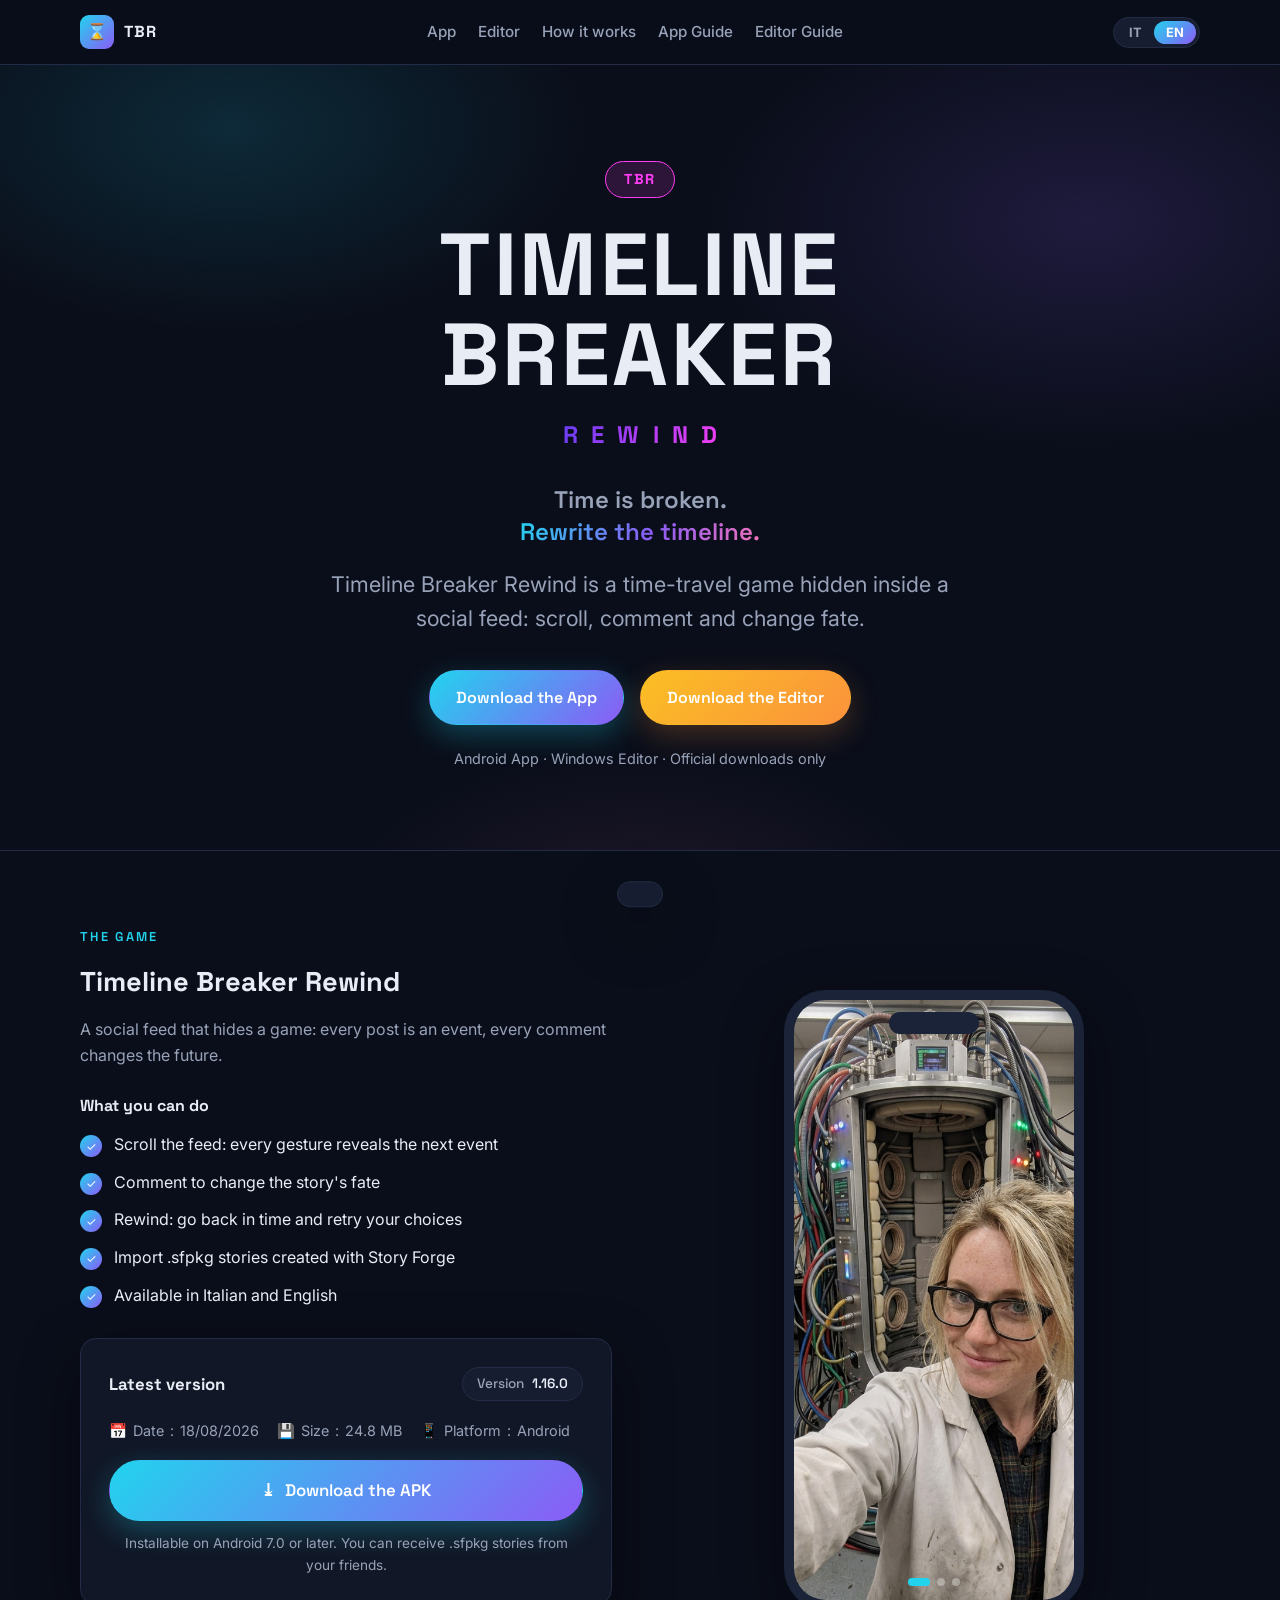
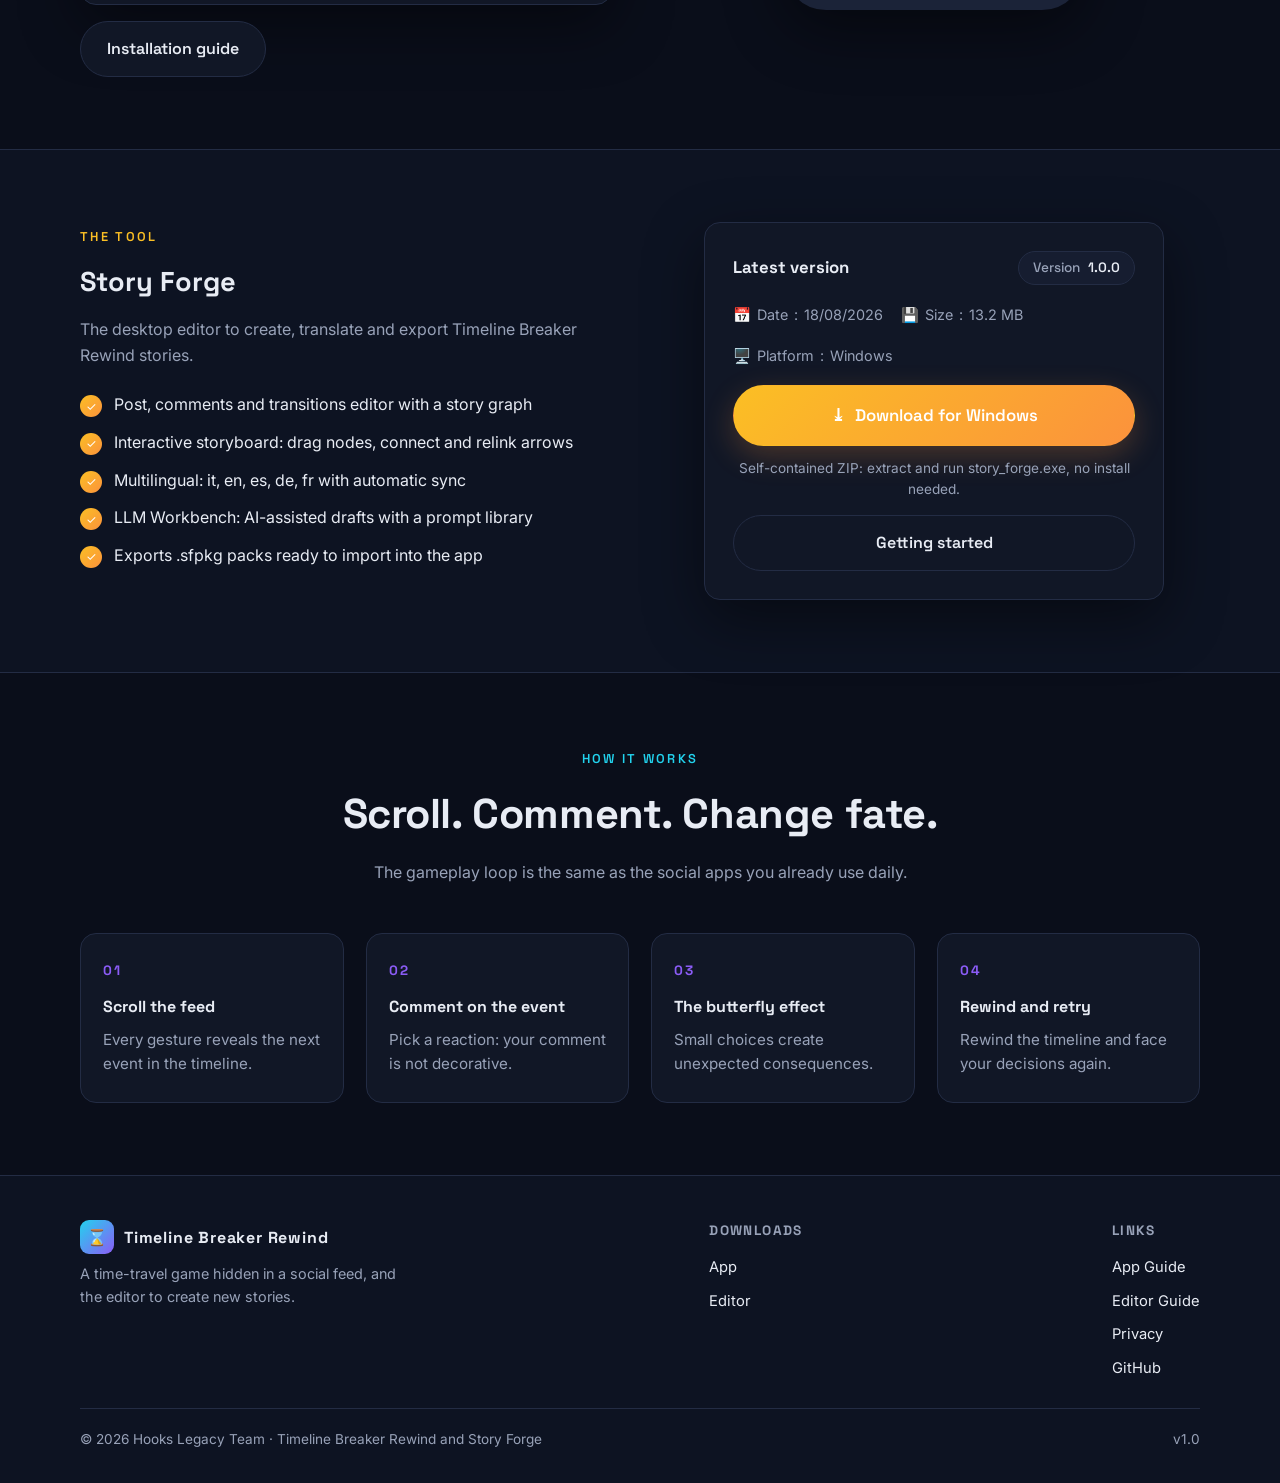
==== index.html @ ebbfab8e "Add GDPR privacy policy page with IT/EN i18n, footer links on all pages" ====
<!DOCTYPE html>
<html lang="it">
<head>
  <meta charset="UTF-8">
  <meta name="viewport" content="width=device-width, initial-scale=1.0">
  <title>Timeline Breaker Rewind · Gioco di viaggi nel tempo</title>
  <meta name="description" content="Timeline Breaker Rewind: un gioco di viaggi nel tempo nascosto in un feed social. Scarica l'app Android e l'editor Story Forge per Windows.">
  <meta property="og:title" content="Timeline Breaker Rewind">
  <meta property="og:description" content="Un gioco di viaggi nel tempo nascosto in un feed social. Scarica l'app e l'editor.">
  <meta property="og:type" content="website">
  <link rel="icon" type="image/svg+xml" href="assets/img/favicon.svg">
  <link rel="preconnect" href="https://fonts.googleapis.com">
  <link rel="preconnect" href="https://fonts.gstatic.com" crossorigin>
  <link href="https://fonts.googleapis.com/css2?family=Inter:wght@400;500;600;700&family=Space+Grotesk:wght@500;600;700&display=swap" rel="stylesheet">
  <link rel="stylesheet" href="assets/css/style.css">
</head>
<body>

  <header class="site-header">
    <div class="container nav">
      <a class="brand" href="index.html">
        <span class="brand-mark">⌛</span>
        <span>TBR</span>
      </a>
      <nav>
        <ul class="nav-links">
          <li><a href="index.html#app" data-i18n="nav.app">App</a></li>
          <li><a href="index.html#editor" data-i18n="nav.editor">Editor</a></li>
          <li><a href="index.html#how" data-i18n="nav.how">Come funziona</a></li>
          <li><a href="guide-app.html" data-i18n="nav.guideApp">Guida App</a></li>
          <li><a href="guide-editor.html" data-i18n="nav.guideEditor">Guida Editor</a></li>
        </ul>
      </nav>
      <div class="nav-actions">
        <div class="lang-switch" role="group" aria-label="Language">
          <button type="button" data-lang="it">IT</button>
          <button type="button" data-lang="en">EN</button>
        </div>
      </div>
    </div>
  </header>

  <main>

    <!-- ============ HERO ============ -->
    <section class="hero">
      <div class="container">
        <div class="hero-brand">
          <span class="hero-brand-chip">TBR</span>
          <h1 class="hero-title" aria-label="Timeline Breaker Rewind">
            <span>Timeline</span>
            <span>Breaker</span>
          </h1>
          <span class="hero-title-accent">Rewind</span>
        </div>
        <p class="hero-hook">
          <span data-i18n="hero.title.line1">Il tempo si è rotto.</span><br>
          <span class="grad" data-i18n="hero.title.line2">Riscrivi la storia.</span>
        </p>
        <p class="hero-tagline" data-i18n="hero.tagline">Timeline Breaker Rewind è un gioco di viaggi nel tempo nascosto in un feed social: scorri, commenta e cambia il destino.</p>
        <div class="hero-cta">
          <a class="btn btn-app" href="#app" data-i18n="hero.cta.app">Scarica l'App</a>
          <a class="btn btn-editor" href="#editor" data-i18n="hero.cta.editor">Scarica l'Editor</a>
        </div>
        <p class="hero-meta" data-i18n="hero.meta">App Android · Editor Windows · Solo download ufficiali</p>
      </div>
    </section>

    <!-- ============ APP ============ -->
    <section id="app" class="section">
      <div class="container">
        <div class="panel">
          <div class="panel-media">
            <div class="phone-wrap">
              <div class="phone">
                <div class="phone-screen">
                  <img src="assets/img/preview-app-1.webp" alt="Timeline Breaker Rewind - feed">
                  <img src="assets/img/preview-app-2.webp" alt="Timeline Breaker Rewind - evento">
                  <img src="assets/img/preview-app-3.webp" alt="Timeline Breaker Rewind - storia">
                </div>
                <div class="phone-dots">
                  <button type="button" aria-label="Anteprima 1"></button>
                  <button type="button" aria-label="Anteprima 2"></button>
                  <button type="button" aria-label="Anteprima 3"></button>
                </div>
              </div>
            </div>
          </div>
          <div class="panel-copy">
            <span class="eyebrow eyebrow-app" data-i18n="app.eyebrow">Il gioco</span>
            <h3 data-i18n="app.title">Timeline Breaker Rewind</h3>
            <p data-i18n="app.sub">Un feed social che nasconde un gioco: ogni post è un evento, ogni commento cambia il futuro.</p>
            <h4 style="font-family:var(--font-display);margin-bottom:14px" data-i18n="app.featuresTitle">Cosa puoi fare</h4>
            <ul class="feature-list" id="appFeatures">
              <li><span class="check check-app">✓</span>Scorri il feed: ogni gesto rivela il prossimo evento</li>
              <li><span class="check check-app">✓</span>Commenta per cambiare il destino della storia</li>
              <li><span class="check check-app">✓</span>Rewind: torna indietro nel tempo e riprova le tue scelte</li>
              <li><span class="check check-app">✓</span>Importa storie .sfpkg create con Story Forge</li>
              <li><span class="check check-app">✓</span>Disponibile in italiano e inglese</li>
            </ul>
            <div class="download-card">
              <div class="dl-head">
                <span class="dl-title" data-i18n="app.downloadTitle">Ultima versione</span>
                <span class="version-badge"><span class="tag" data-i18n="app.verLabel">Versione</span> <span id="appVersion">1.16.0</span></span>
              </div>
              <div class="dl-meta">
                <span>📅 <span data-i18n="app.dateLabel">Data</span>: <span id="appDate">18/08/2026</span></span>
                <span>💾 <span data-i18n="app.sizeLabel">Peso</span>: <span id="appSize">24,8 MB</span></span>
                <span>📱 <span data-i18n="app.platformLabel">Piattaforma</span>: <span id="appPlatform">Android</span></span>
              </div>
              <a class="btn btn-app dl-btn" id="appDownload" href="https://github.com/HooksLegacyTeam/TBR-Timeline-Breaker-Rewind/releases/latest" download>
                ⤓ <span data-i18n="app.dl">Scarica l'APK</span>
              </a>
              <p class="dl-note" data-i18n="app.dlNote">Installabile su Android 7.0 o successivo. Puoi ricevere storie .sfpkg dai tuoi amici.</p>
            </div>
            <div class="panel-actions" style="margin-top:16px">
              <a class="btn btn-ghost" href="guide-app.html" data-i18n="app.guideLink">Guida all'installazione</a>
            </div>
          </div>
        </div>
      </div>
    </section>

    <!-- ============ EDITOR ============ -->
    <section id="editor" class="section section-alt">
      <div class="container">
        <div class="panel reversed">
          <div class="panel-media">
            <div class="phone-wrap">
              <div class="download-card" style="margin-top:0;width:100%;max-width:460px">
                <div class="dl-head">
                  <span class="dl-title" data-i18n="editor.downloadTitle">Ultima versione</span>
                  <span class="version-badge"><span class="tag" data-i18n="editor.verLabel">Versione</span> <span id="editorVersion">1.0.0</span></span>
                </div>
                <div class="dl-meta">
                  <span>📅 <span data-i18n="editor.dateLabel">Data</span>: <span id="editorDate">18/08/2026</span></span>
                  <span>💾 <span data-i18n="editor.sizeLabel">Peso</span>: <span id="editorSize">13,2 MB</span></span>
                  <span>🖥️ <span data-i18n="editor.platformLabel">Piattaforma</span>: <span id="editorPlatform">Windows</span></span>
                </div>
                <a class="btn btn-editor dl-btn" id="editorDownload" href="https://github.com/HooksLegacyTeam/TBR-Timeline-Breaker-Rewind/releases/latest" download>
                  ⤓ <span data-i18n="editor.dl">Scarica per Windows</span>
                </a>
                <p class="dl-note" data-i18n="editor.dlNote">ZIP autoconsistente: estrai ed esegui story_forge.exe, nessuna installazione.</p>
                <div class="panel-actions" style="margin-top:14px">
                  <a class="btn btn-ghost" style="width:100%;justify-content:center" href="guide-editor.html" data-i18n="editor.guideLink">Guida all'avvio</a>
                </div>
              </div>
            </div>
          </div>
          <div class="panel-copy">
            <span class="eyebrow eyebrow-editor" data-i18n="editor.eyebrow">Lo strumento</span>
            <h3 data-i18n="editor.title">Story Forge</h3>
            <p data-i18n="editor.sub">L'editor desktop per creare, tradurre ed esportare le storie di Timeline Breaker Rewind.</p>
            <ul class="feature-list" id="editorFeatures">
              <li><span class="check check-editor">✓</span>Editor di post, commenti e transizioni con grafo di storie</li>
              <li><span class="check check-editor">✓</span>Storyboard interattivo: trascina i nodi, collega e rilega le frecce</li>
              <li><span class="check check-editor">✓</span>Multilingua: it, en, es, de, fr con sincronizzazione automatica</li>
              <li><span class="check check-editor">✓</span>Workbench LLM: bozze assistite da AI con libreria di prompt</li>
              <li><span class="check check-editor">✓</span>Esporta pacchetti .sfpkg pronti da importare nell'app</li>
            </ul>
          </div>
        </div>
      </div>
    </section>

    <!-- ============ COME FUNZIONA ============ -->
    <section id="how" class="section">
      <div class="container">
        <div class="section-head">
          <span class="eyebrow eyebrow-app" data-i18n="how.eyebrow">Come funziona</span>
          <h2 data-i18n="how.title">Scorri. Commenta. Cambia il destino.</h2>
          <p data-i18n="how.sub">Il loop di gioco è lo stesso dei social che già usi ogni giorno.</p>
        </div>
        <div class="steps">
          <div class="step">
            <div class="step-num">01</div>
            <h4 data-i18n="how.s1.title">Scorri il feed</h4>
            <p data-i18n="how.s1.text">Ogni gesto rivela l'evento successivo nella timeline.</p>
          </div>
          <div class="step">
            <div class="step-num">02</div>
            <h4 data-i18n="how.s2.title">Commenta l'evento</h4>
            <p data-i18n="how.s2.text">Scegli una reazione: il tuo commento non è decorativo.</p>
          </div>
          <div class="step">
            <div class="step-num">03</div>
            <h4 data-i18n="how.s3.title">L'effetto farfalla</h4>
            <p data-i18n="how.s3.text">Piccole scelte generano conseguenze inaspettate.</p>
          </div>
          <div class="step">
            <div class="step-num">04</div>
            <h4 data-i18n="how.s4.title">Riavvolgi e riprova</h4>
            <p data-i18n="how.s4.text">Riavvolgi la timeline e affronta di nuovo le tue decisioni.</p>
          </div>
        </div>
      </div>
    </section>

  </main>

  <footer class="site-footer">
    <div class="container">
      <div class="footer-grid">
        <div class="footer-brand">
          <a class="brand" href="index.html">
            <span class="brand-mark">⌛</span>
            <span>Timeline Breaker Rewind</span>
          </a>
          <p data-i18n="footer.desc">Un gioco di viaggi nel tempo nascosto in un feed social, e l'editor per creare nuove storie.</p>
        </div>
        <div class="footer-links">
          <h5 data-i18n="footer.downloadsTitle">Download</h5>
          <ul>
            <li><a href="index.html#app" data-i18n="nav.app">App</a></li>
            <li><a href="index.html#editor" data-i18n="nav.editor">Editor</a></li>
          </ul>
        </div>
        <div class="footer-links">
          <h5 data-i18n="footer.linksTitle">Link</h5>
          <ul>
            <li><a href="guide-app.html" data-i18n="nav.guideApp">Guida App</a></li>
            <li><a href="guide-editor.html" data-i18n="nav.guideEditor">Guida Editor</a></li>
            <li><a href="privacy.html" data-i18n="nav.privacy">Privacy</a></li>
            <li><a href="https://github.com/HooksLegacyTeam/TBR-Timeline-Breaker-Rewind" target="_blank" rel="noopener">GitHub</a></li>
          </ul>
        </div>
      </div>
      <div class="footer-bottom">
        <span data-i18n="footer.rights">© 2026 Hooks Legacy Team · Timeline Breaker Rewind e Story Forge</span>
        <span>v1.0</span>
      </div>
    </div>
  </footer>

  <div class="toast" id="toast" role="status"></div>

  <script src="assets/js/main.js"></script>
</body>
</html>
---- assets/css/style.css ----
:root {
  --bg: #0a0e1a;
  --bg-alt: #0d1322;
  --surface: #111726;
  --surface-2: #161d30;
  --border: #232c44;
  --text: #e8ecf4;
  --muted: #98a2b8;
  --cyan: #22d3ee;
  --violet: #8b5cf6;
  --amber: #fbbf24;
  --orange: #fb923c;
  --gradient-app: linear-gradient(135deg, #22d3ee, #8b5cf6);
  --gradient-editor: linear-gradient(135deg, #fbbf24, #fb923c);
  --gradient-text: linear-gradient(120deg, #22d3ee, #8b5cf6 55%, #f472b6);
  --brand-seed: #5b3df5;
  --brand-accent: #ff3df5;
  --brand-gradient: linear-gradient(120deg, #5b3df5, #ff3df5);
  --radius: 16px;
  --radius-sm: 10px;
  --shadow: 0 20px 60px rgba(0, 0, 0, 0.45);
  --font-display: "Space Grotesk", "Segoe UI", system-ui, sans-serif;
  --font-body: "Inter", system-ui, -apple-system, "Segoe UI", Roboto, sans-serif;
}

* {
  box-sizing: border-box;
  margin: 0;
  padding: 0;
}

html {
  scroll-behavior: smooth;
}

body {
  font-family: var(--font-body);
  background: var(--bg);
  color: var(--text);
  line-height: 1.6;
  -webkit-font-smoothing: antialiased;
  overflow-x: hidden;
}

::selection {
  background: rgba(139, 92, 246, 0.4);
}

a {
  color: var(--cyan);
  text-decoration: none;
}

a:hover {
  text-decoration: underline;
}

.container {
  width: min(1120px, 92%);
  margin: 0 auto;
}

/* ---------- Header ---------- */
.site-header {
  position: sticky;
  top: 0;
  z-index: 50;
  backdrop-filter: blur(14px);
  background: rgba(10, 14, 26, 0.75);
  border-bottom: 1px solid var(--border);
}

.nav {
  display: flex;
  align-items: center;
  justify-content: space-between;
  height: 64px;
}

.brand {
  display: flex;
  align-items: center;
  gap: 10px;
  font-family: var(--font-display);
  font-weight: 700;
  letter-spacing: 0.05em;
  color: var(--text);
}

.brand:hover {
  text-decoration: none;
}

.brand-mark {
  width: 34px;
  height: 34px;
  border-radius: 9px;
  background: var(--gradient-app);
  display: grid;
  place-items: center;
  font-size: 16px;
  color: #fff;
}

.nav-links {
  display: flex;
  align-items: center;
  gap: 22px;
  list-style: none;
}

.nav-links a {
  color: var(--muted);
  font-size: 0.95rem;
  font-weight: 500;
}

.nav-links a:hover {
  color: var(--text);
  text-decoration: none;
}

.nav-actions {
  display: flex;
  align-items: center;
  gap: 14px;
}

.lang-switch {
  display: inline-flex;
  background: var(--surface-2);
  border: 1px solid var(--border);
  border-radius: 999px;
  padding: 3px;
}

.lang-switch button {
  border: 0;
  background: transparent;
  color: var(--muted);
  font-family: var(--font-body);
  font-size: 0.8rem;
  font-weight: 700;
  padding: 4px 12px;
  border-radius: 999px;
  cursor: pointer;
  transition: all 0.2s;
}

.lang-switch button.active {
  background: var(--gradient-app);
  color: #fff;
}

/* ---------- Hero ---------- */
.hero {
  position: relative;
  padding: 96px 0 80px;
  overflow: hidden;
}

.hero::before {
  content: "";
  position: absolute;
  inset: 0;
  background:
    radial-gradient(600px 340px at 18% 8%, rgba(34, 211, 238, 0.14), transparent 60%),
    radial-gradient(640px 380px at 85% 20%, rgba(139, 92, 246, 0.16), transparent 60%),
    radial-gradient(520px 300px at 50% 110%, rgba(244, 114, 182, 0.1), transparent 60%);
  pointer-events: none;
}

.hero .container {
  position: relative;
  text-align: center;
}

.hero-brand {
  display: flex;
  flex-direction: column;
  align-items: center;
  margin-bottom: 30px;
}

.hero-brand-chip {
  display: inline-flex;
  align-items: center;
  padding: 6px 18px;
  border: 1px solid var(--brand-accent);
  border-radius: 999px;
  background: rgba(255, 61, 245, 0.14);
  color: var(--brand-accent);
  font-family: var(--font-display);
  font-weight: 900;
  font-size: 0.9rem;
  letter-spacing: 1.4px;
  margin-bottom: 22px;
}

.hero-title {
  font-family: var(--font-display);
  font-weight: 800;
  font-size: clamp(2.8rem, 8vw, 5.5rem);
  line-height: 1.02;
  letter-spacing: 0.03em;
  text-transform: uppercase;
  color: var(--text);
}

.hero-title span {
  display: block;
}

.hero-title-accent {
  margin-top: 16px;
  font-family: var(--font-display);
  font-weight: 800;
  font-size: clamp(1.1rem, 2.6vw, 1.5rem);
  letter-spacing: 0.55em;
  text-transform: uppercase;
  background: var(--brand-gradient);
  -webkit-background-clip: text;
  background-clip: text;
  -webkit-text-fill-color: transparent;
  padding-left: 0.55em;
}

.hero-hook {
  font-family: var(--font-display);
  font-size: clamp(1.15rem, 2.6vw, 1.5rem);
  font-weight: 600;
  line-height: 1.35;
  color: var(--muted);
  margin-bottom: 18px;
}

.hero-hook .grad {
  background: var(--gradient-text);
  -webkit-background-clip: text;
  background-clip: text;
  -webkit-text-fill-color: transparent;
}

.hero-tagline {
  font-size: clamp(1.05rem, 2.4vw, 1.35rem);
  color: var(--muted);
  max-width: 640px;
  margin: 0 auto 34px;
}.hero-cta {
  display: flex;
  gap: 16px;
  justify-content: center;
  flex-wrap: wrap;
}

.btn {
  display: inline-flex;
  align-items: center;
  gap: 10px;
  font-family: var(--font-display);
  font-weight: 600;
  font-size: 1rem;
  padding: 14px 26px;
  border-radius: 999px;
  border: 1px solid transparent;
  cursor: pointer;
  transition: transform 0.15s ease, box-shadow 0.2s ease;
  color: #fff;
}

.btn:hover {
  text-decoration: none;
  transform: translateY(-2px);
}

.btn-app {
  background: var(--gradient-app);
  box-shadow: 0 10px 30px rgba(34, 211, 238, 0.28);
}

.btn-editor {
  background: var(--gradient-editor);
  box-shadow: 0 10px 30px rgba(251, 146, 60, 0.24);
}

.btn-ghost {
  background: var(--surface);
  border-color: var(--border);
  color: var(--text);
}

.btn-ghost:hover {
  border-color: var(--cyan);
}

.hero-meta {
  margin-top: 22px;
  font-size: 0.9rem;
  color: var(--muted);
}

/* ---------- Sections ---------- */
.section {
  padding: 72px 0;
  border-top: 1px solid var(--border);
}

.section-alt {
  background: var(--bg-alt);
}

.section-head {
  text-align: center;
  margin-bottom: 48px;
}

.eyebrow {
  display: inline-block;
  font-family: var(--font-display);
  font-weight: 600;
  font-size: 0.8rem;
  letter-spacing: 0.18em;
  text-transform: uppercase;
  margin-bottom: 12px;
}

.eyebrow-app {
  color: var(--cyan);
}

.eyebrow-editor {
  color: var(--amber);
}

.section-head h2 {
  font-family: var(--font-display);
  font-size: clamp(1.7rem, 4vw, 2.6rem);
  letter-spacing: -0.01em;
  margin-bottom: 12px;
}

.section-head p {
  color: var(--muted);
  max-width: 640px;
  margin: 0 auto;
}

/* ---------- App / Editor panels ---------- */
.panel {
  display: grid;
  grid-template-columns: 1fr 1fr;
  gap: 56px;
  align-items: center;
}

.panel.reversed .panel-media {
  order: 2;
}

.panel-media {
  order: 1;
}

.panel-copy h3 {
  font-family: var(--font-display);
  font-size: 1.7rem;
  margin-bottom: 14px;
}

.panel-copy > p {
  color: var(--muted);
  margin-bottom: 24px;
}

.feature-list {
  list-style: none;
  display: grid;
  gap: 12px;
  margin-bottom: 30px;
}

.feature-list li {
  display: flex;
  gap: 12px;
  align-items: flex-start;
  color: var(--text);
}

.feature-list .check {
  flex: 0 0 auto;
  width: 22px;
  height: 22px;
  border-radius: 50%;
  display: grid;
  place-items: center;
  font-size: 12px;
  color: #fff;
  margin-top: 3px;
}

.check-app {
  background: var(--gradient-app);
}

.check-editor {
  background: var(--gradient-editor);
}

.panel-actions {
  display: flex;
  gap: 12px;
  flex-wrap: wrap;
}

/* ---------- Download card ---------- */
.download-card {
  background: var(--surface);
  border: 1px solid var(--border);
  border-radius: var(--radius);
  box-shadow: var(--shadow);
  padding: 28px;
  margin-top: 20px;
}

.dl-head {
  display: flex;
  align-items: center;
  justify-content: space-between;
  gap: 16px;
  margin-bottom: 18px;
  flex-wrap: wrap;
}

.dl-title {
  font-family: var(--font-display);
  font-weight: 700;
  font-size: 1.05rem;
}

.version-badge {
  display: inline-flex;
  align-items: center;
  gap: 8px;
  background: var(--surface-2);
  border: 1px solid var(--border);
  border-radius: 999px;
  padding: 5px 14px;
  font-family: var(--font-display);
  font-weight: 600;
  font-size: 0.85rem;
}

.version-badge .tag {
  color: var(--muted);
  font-weight: 500;
}

.dl-meta {
  display: flex;
  gap: 18px;
  flex-wrap: wrap;
  color: var(--muted);
  font-size: 0.9rem;
  margin-bottom: 18px;
}

.dl-meta span {
  display: inline-flex;
  align-items: center;
  gap: 6px;
}

.dl-btn {
  width: 100%;
  justify-content: center;
  padding: 16px;
  font-size: 1.05rem;
}

.dl-note {
  margin-top: 12px;
  font-size: 0.85rem;
  color: var(--muted);
  text-align: center;
}

/* ---------- Phone mockup ---------- */
.phone-wrap {
  display: flex;
  justify-content: center;
}

.phone {
  width: 300px;
  height: 620px;
  background: #0b0f1c;
  border: 10px solid #1b2338;
  border-radius: 42px;
  box-shadow: var(--shadow), inset 0 0 0 2px #2a3350;
  position: relative;
  overflow: hidden;
}

.phone::before {
  content: "";
  position: absolute;
  top: 12px;
  left: 50%;
  transform: translateX(-50%);
  width: 90px;
  height: 22px;
  background: #1b2338;
  border-radius: 999px;
  z-index: 3;
}

.phone-screen {
  position: absolute;
  inset: 0;
}

.phone-screen img {
  width: 100%;
  height: 100%;
  object-fit: cover;
  position: absolute;
  inset: 0;
  opacity: 0;
  transition: opacity 0.6s ease;
}

.phone-screen img.active {
  opacity: 1;
}

.phone-dots {
  position: absolute;
  bottom: 14px;
  left: 50%;
  transform: translateX(-50%);
  display: flex;
  gap: 7px;
  z-index: 3;
}

.phone-dots button {
  width: 8px;
  height: 8px;
  border-radius: 50%;
  border: 0;
  background: rgba(255, 255, 255, 0.35);
  cursor: pointer;
  transition: all 0.25s;
}

.phone-dots button.active {
  background: var(--cyan);
  width: 22px;
  border-radius: 999px;
}

/* ---------- How it works ---------- */
.steps {
  display: grid;
  grid-template-columns: repeat(4, 1fr);
  gap: 22px;
}

.step {
  background: var(--surface);
  border: 1px solid var(--border);
  border-radius: var(--radius);
  padding: 26px 22px;
  position: relative;
  transition: transform 0.2s ease;
}

.step:hover {
  transform: translateY(-4px);
}

.step-num {
  font-family: var(--font-display);
  font-weight: 700;
  font-size: 0.85rem;
  letter-spacing: 0.15em;
  color: var(--violet);
  margin-bottom: 12px;
}

.step h4 {
  font-family: var(--font-display);
  margin-bottom: 8px;
}

.step p {
  color: var(--muted);
  font-size: 0.95rem;
}

/* ---------- Footer ---------- */
.site-footer {
  border-top: 1px solid var(--border);
  padding: 44px 0 32px;
  background: var(--bg-alt);
}

.footer-grid {
  display: flex;
  justify-content: space-between;
  align-items: flex-start;
  gap: 30px;
  flex-wrap: wrap;
  margin-bottom: 28px;
}

.footer-brand p {
  color: var(--muted);
  font-size: 0.9rem;
  margin-top: 8px;
  max-width: 320px;
}

.footer-links h5 {
  font-family: var(--font-display);
  font-size: 0.85rem;
  letter-spacing: 0.1em;
  text-transform: uppercase;
  color: var(--muted);
  margin-bottom: 12px;
}

.footer-links ul {
  list-style: none;
  display: grid;
  gap: 8px;
}

.footer-links a {
  color: var(--text);
  font-size: 0.92rem;
}

.footer-links a:hover {
  color: var(--cyan);
}

.footer-bottom {
  border-top: 1px solid var(--border);
  padding-top: 20px;
  display: flex;
  justify-content: space-between;
  gap: 14px;
  flex-wrap: wrap;
  color: var(--muted);
  font-size: 0.85rem;
}

/* ---------- Guide pages ---------- */
.guide {
  padding: 56px 0 80px;
}

.guide h1 {
  font-family: var(--font-display);
  font-size: clamp(1.8rem, 4vw, 2.6rem);
  margin-bottom: 10px;
}

.guide .guide-sub {
  color: var(--muted);
  margin-bottom: 36px;
  max-width: 680px;
}

.guide h2 {
  font-family: var(--font-display);
  font-size: 1.35rem;
  margin: 40px 0 16px;
}

.guide h3 {
  font-family: var(--font-display);
  font-size: 1.05rem;
  margin: 24px 0 10px;
}

.guide p {
  color: var(--text);
  margin-bottom: 14px;
}

.guide ul, .guide ol {
  margin: 0 0 16px 22px;
}

.guide li {
  margin-bottom: 8px;
}

.guide .tip {
  background: var(--surface);
  border: 1px solid var(--border);
  border-left: 4px solid var(--cyan);
  border-radius: var(--radius-sm);
  padding: 14px 18px;
  margin: 18px 0;
  color: var(--text);
}

.guide .tip-warn {
  border-left-color: var(--amber);
}

.guide .kbd {
  background: var(--surface-2);
  border: 1px solid var(--border);
  border-radius: 6px;
  padding: 2px 8px;
  font-family: ui-monospace, "Cascadia Mono", Consolas, monospace;
  font-size: 0.9em;
}

.guide code {
  background: var(--surface-2);
  border-radius: 6px;
  padding: 2px 6px;
  font-family: ui-monospace, "Cascadia Mono", Consolas, monospace;
  font-size: 0.92em;
  color: var(--cyan);
}

.guide table {
  width: 100%;
  border-collapse: collapse;
  margin: 16px 0;
}

.guide th, .guide td {
  text-align: left;
  padding: 10px 12px;
  border: 1px solid var(--border);
  font-size: 0.95rem;
}

.guide th {
  background: var(--surface-2);
  font-family: var(--font-display);
}

.breadcrumb {
  display: flex;
  gap: 8px;
  align-items: center;
  color: var(--muted);
  font-size: 0.9rem;
  margin-bottom: 20px;
}

.breadcrumb a {
  color: var(--muted);
}

.breadcrumb a:hover {
  color: var(--cyan);
}

/* ---------- 404 ---------- */
.notfound {
  min-height: 60vh;
  display: flex;
  align-items: center;
  justify-content: center;
  text-align: center;
  padding: 60px 0;
}

.notfound .code {
  font-family: var(--font-display);
  font-weight: 700;
  font-size: clamp(4rem, 12vw, 8rem);
  background: var(--gradient-text);
  -webkit-background-clip: text;
  background-clip: text;
  -webkit-text-fill-color: transparent;
  line-height: 1;
}

.notfound h1 {
  font-family: var(--font-display);
  margin: 18px 0 10px;
}

.notfound p {
  color: var(--muted);
  margin-bottom: 28px;
}

/* ---------- Toast ---------- */
.toast {
  position: fixed;
  bottom: 24px;
  left: 50%;
  transform: translateX(-50%) translateY(120%);
  background: var(--surface-2);
  border: 1px solid var(--border);
  border-radius: 999px;
  padding: 12px 22px;
  font-size: 0.9rem;
  box-shadow: var(--shadow);
  transition: transform 0.3s ease;
  z-index: 100;
  max-width: 90%;
  text-align: center;
}

.toast.show {
  transform: translateX(-50%) translateY(0);
}

/* ---------- Responsive ---------- */
@media (max-width: 900px) {
  .panel {
    grid-template-columns: 1fr;
    gap: 36px;
  }

  .panel.reversed .panel-media {
    order: 0;
  }

  .steps {
    grid-template-columns: 1fr 1fr;
  }
}

@media (max-width: 620px) {
  .steps {
    grid-template-columns: 1fr;
  }

  .nav-links {
    display: none;
  }

  .hero {
    padding: 64px 0 56px;
  }

  .section {
    padding: 52px 0;
  }

  .phone {
    width: 260px;
    height: 540px;
  }
}
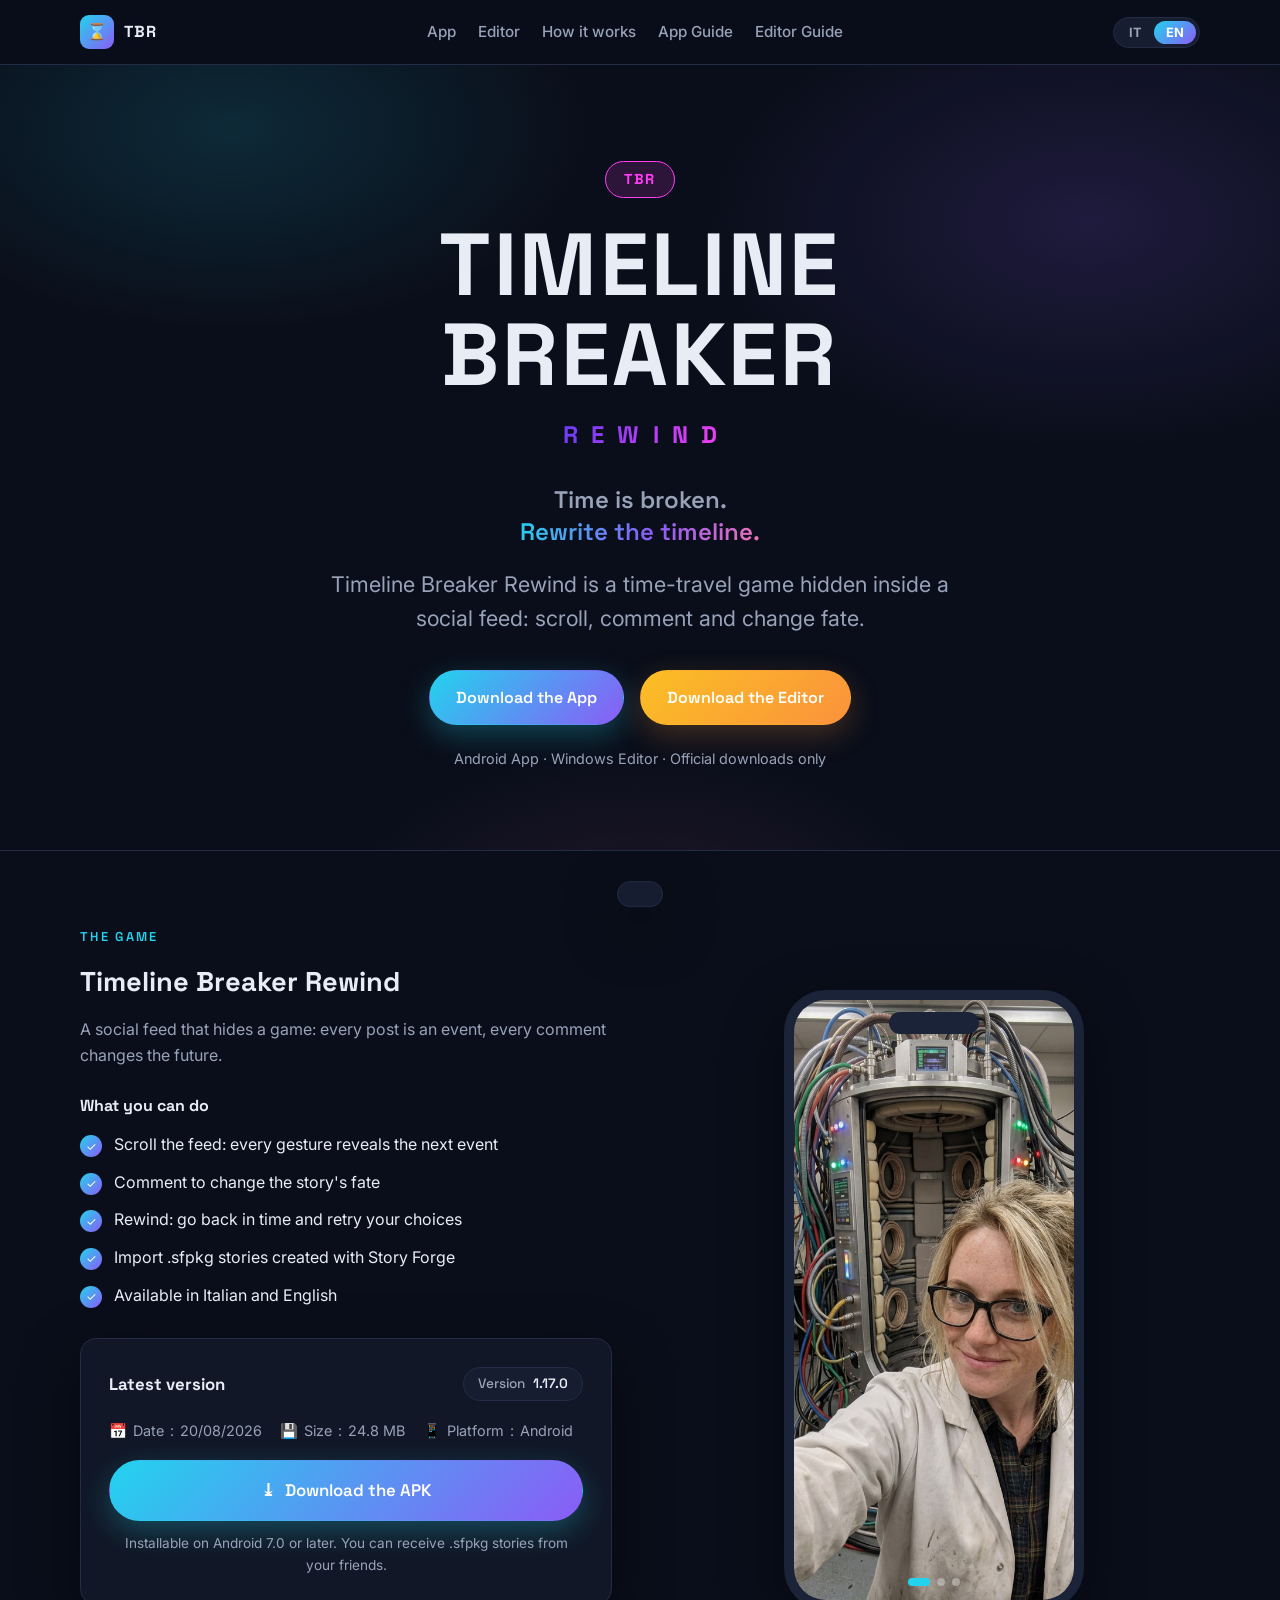
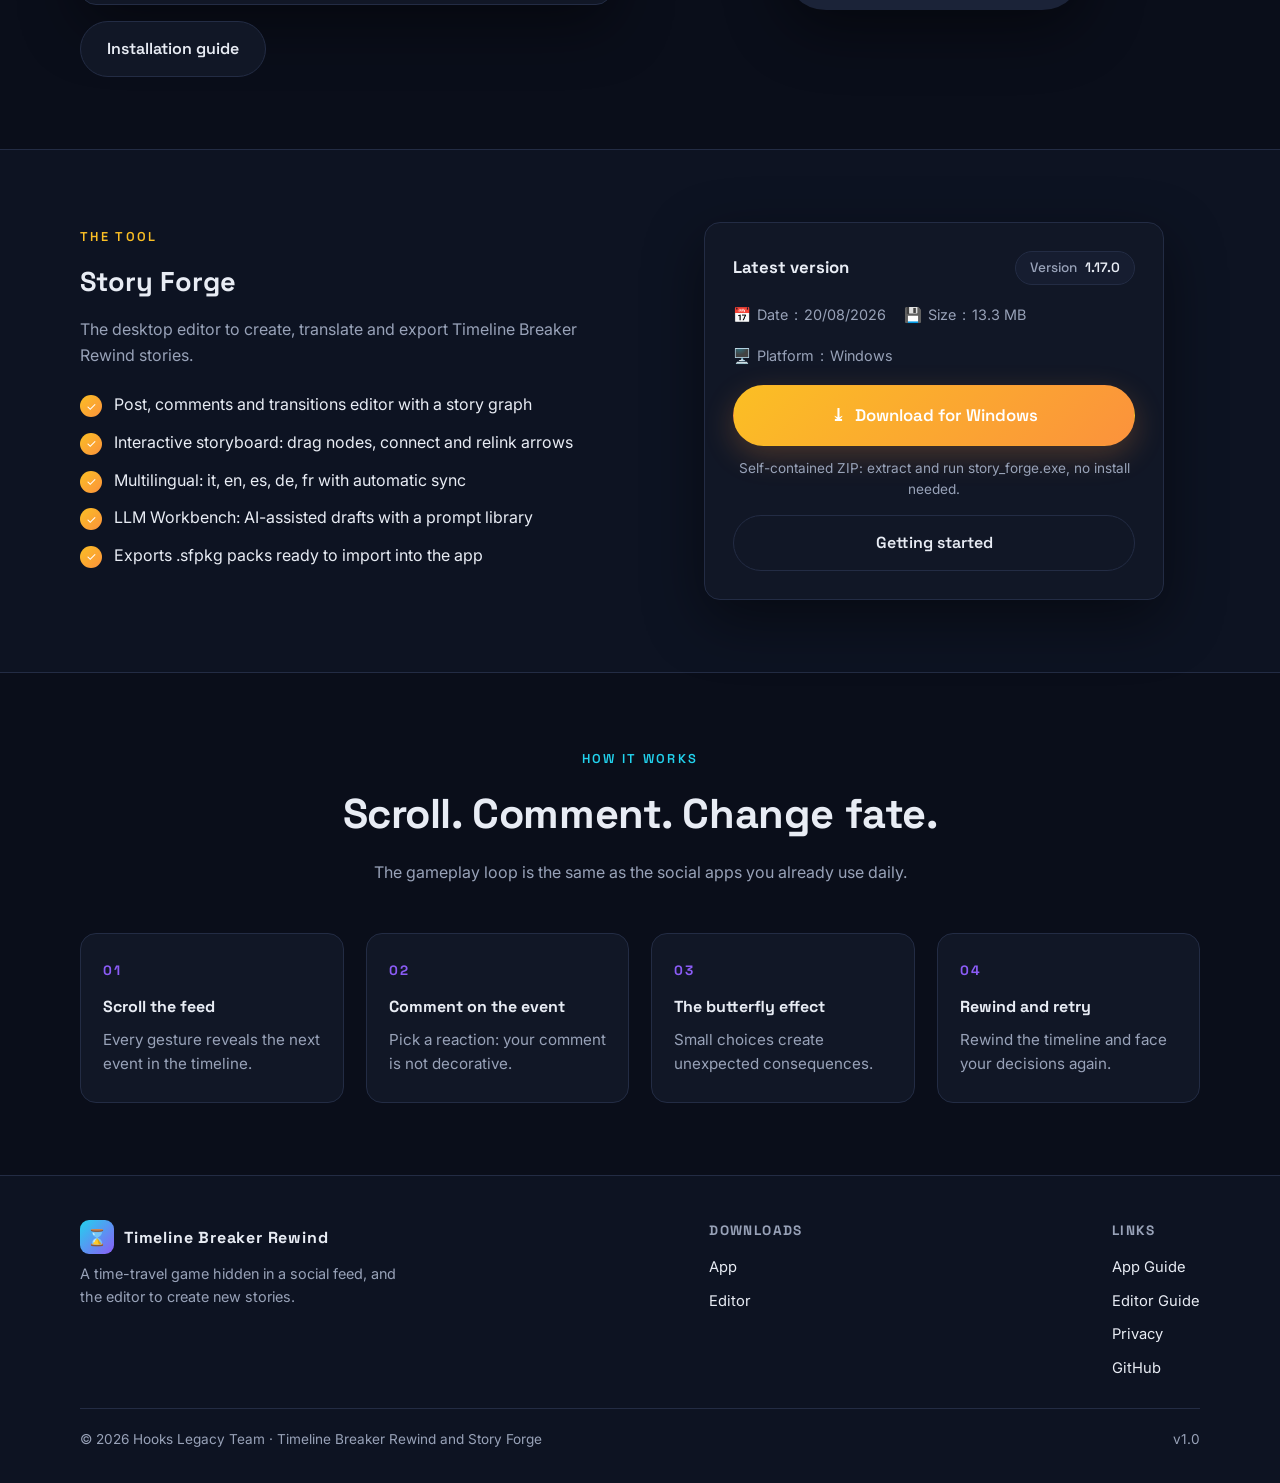
==== commit 73a8cbed: "Update to v1.17.0: app + editor" ====
--- a/index.html
+++ b/index.html
@@ -101,10 +101,10 @@
             <div class="download-card">
               <div class="dl-head">
                 <span class="dl-title" data-i18n="app.downloadTitle">Ultima versione</span>
-                <span class="version-badge"><span class="tag" data-i18n="app.verLabel">Versione</span> <span id="appVersion">1.16.0</span></span>
+                <span class="version-badge"><span class="tag" data-i18n="app.verLabel">Versione</span> <span id="appVersion">1.17.0</span></span>
               </div>
               <div class="dl-meta">
-                <span>📅 <span data-i18n="app.dateLabel">Data</span>: <span id="appDate">18/08/2026</span></span>
+                <span>📅 <span data-i18n="app.dateLabel">Data</span>: <span id="appDate">20/08/2026</span></span>
                 <span>💾 <span data-i18n="app.sizeLabel">Peso</span>: <span id="appSize">24,8 MB</span></span>
                 <span>📱 <span data-i18n="app.platformLabel">Piattaforma</span>: <span id="appPlatform">Android</span></span>
               </div>
@@ -130,11 +130,11 @@
               <div class="download-card" style="margin-top:0;width:100%;max-width:460px">
                 <div class="dl-head">
                   <span class="dl-title" data-i18n="editor.downloadTitle">Ultima versione</span>
-                  <span class="version-badge"><span class="tag" data-i18n="editor.verLabel">Versione</span> <span id="editorVersion">1.0.0</span></span>
+                  <span class="version-badge"><span class="tag" data-i18n="editor.verLabel">Versione</span> <span id="editorVersion">1.17.0</span></span>
                 </div>
                 <div class="dl-meta">
-                  <span>📅 <span data-i18n="editor.dateLabel">Data</span>: <span id="editorDate">18/08/2026</span></span>
-                  <span>💾 <span data-i18n="editor.sizeLabel">Peso</span>: <span id="editorSize">13,2 MB</span></span>
+                  <span>📅 <span data-i18n="editor.dateLabel">Data</span>: <span id="editorDate">20/08/2026</span></span>
+                  <span>💾 <span data-i18n="editor.sizeLabel">Peso</span>: <span id="editorSize">13,3 MB</span></span>
                   <span>🖥️ <span data-i18n="editor.platformLabel">Piattaforma</span>: <span id="editorPlatform">Windows</span></span>
                 </div>
                 <a class="btn btn-editor dl-btn" id="editorDownload" href="https://github.com/HooksLegacyTeam/TBR-Timeline-Breaker-Rewind/releases/latest" download>
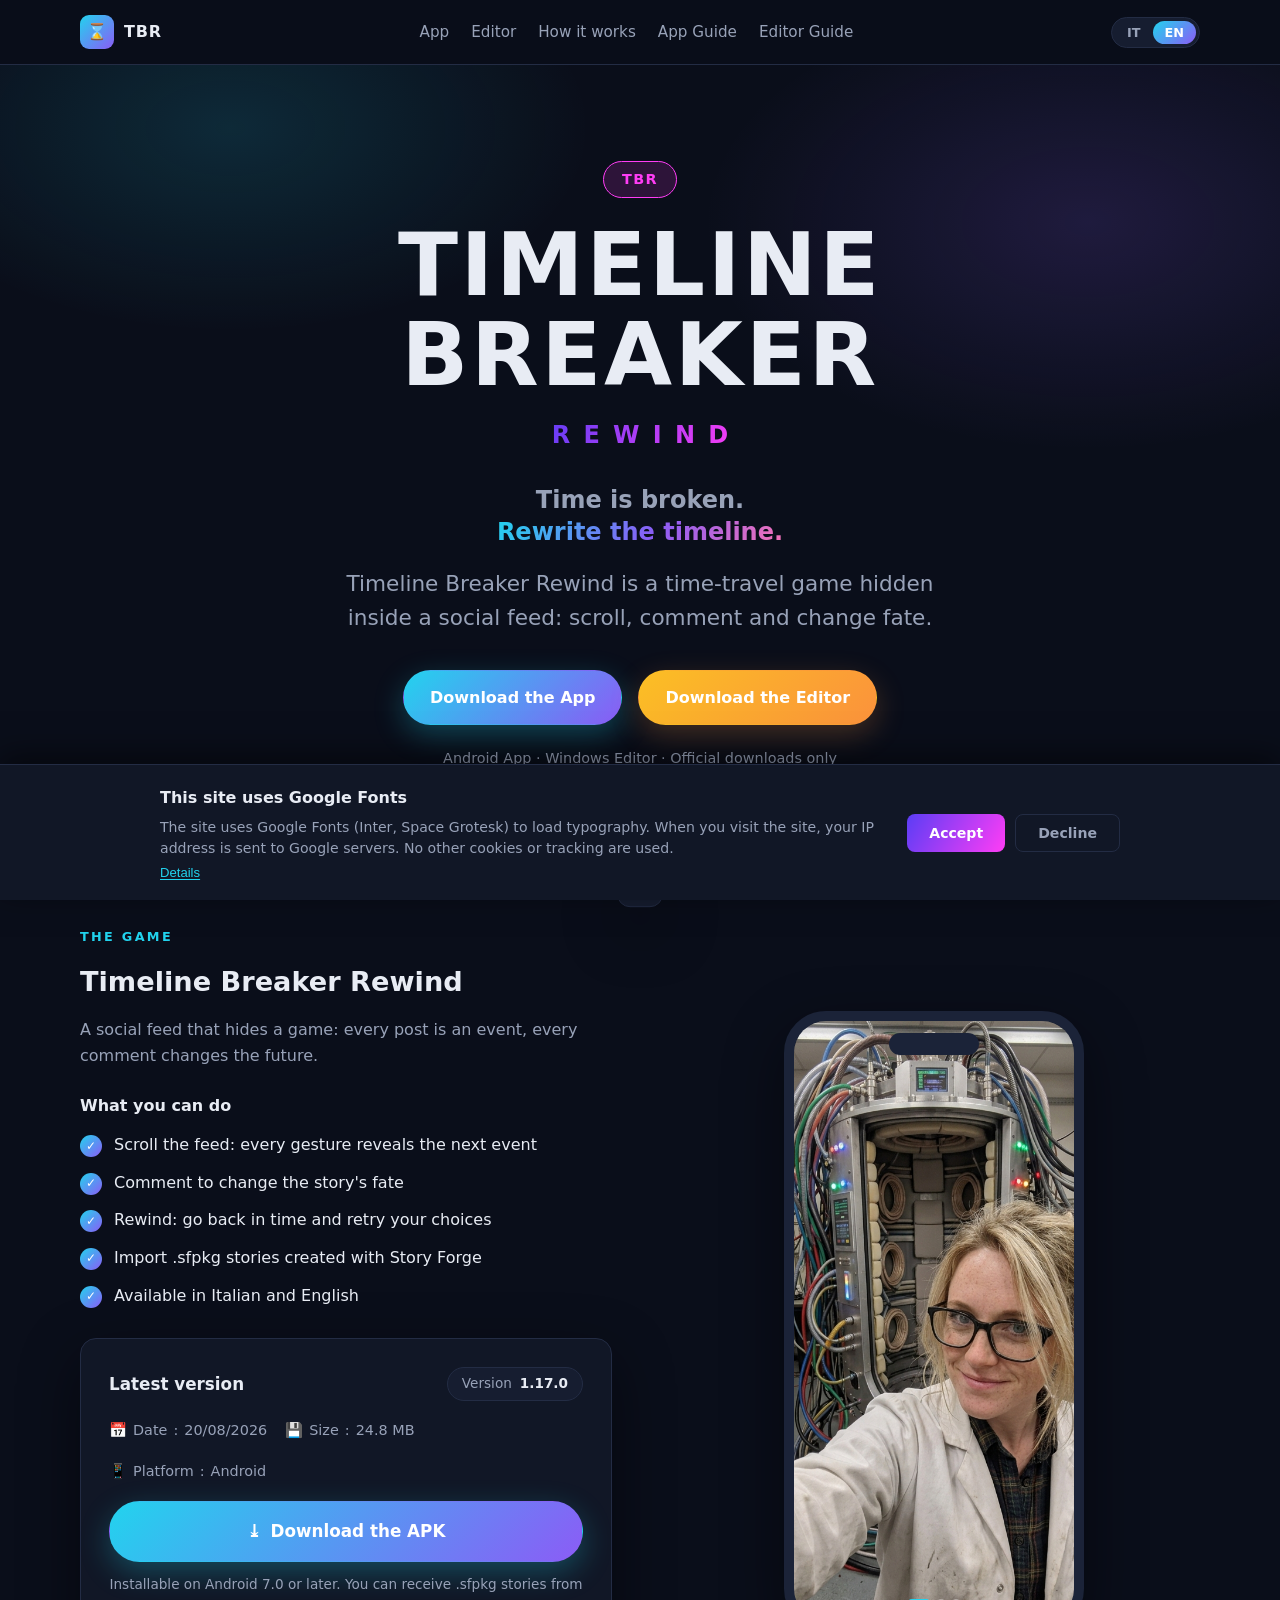
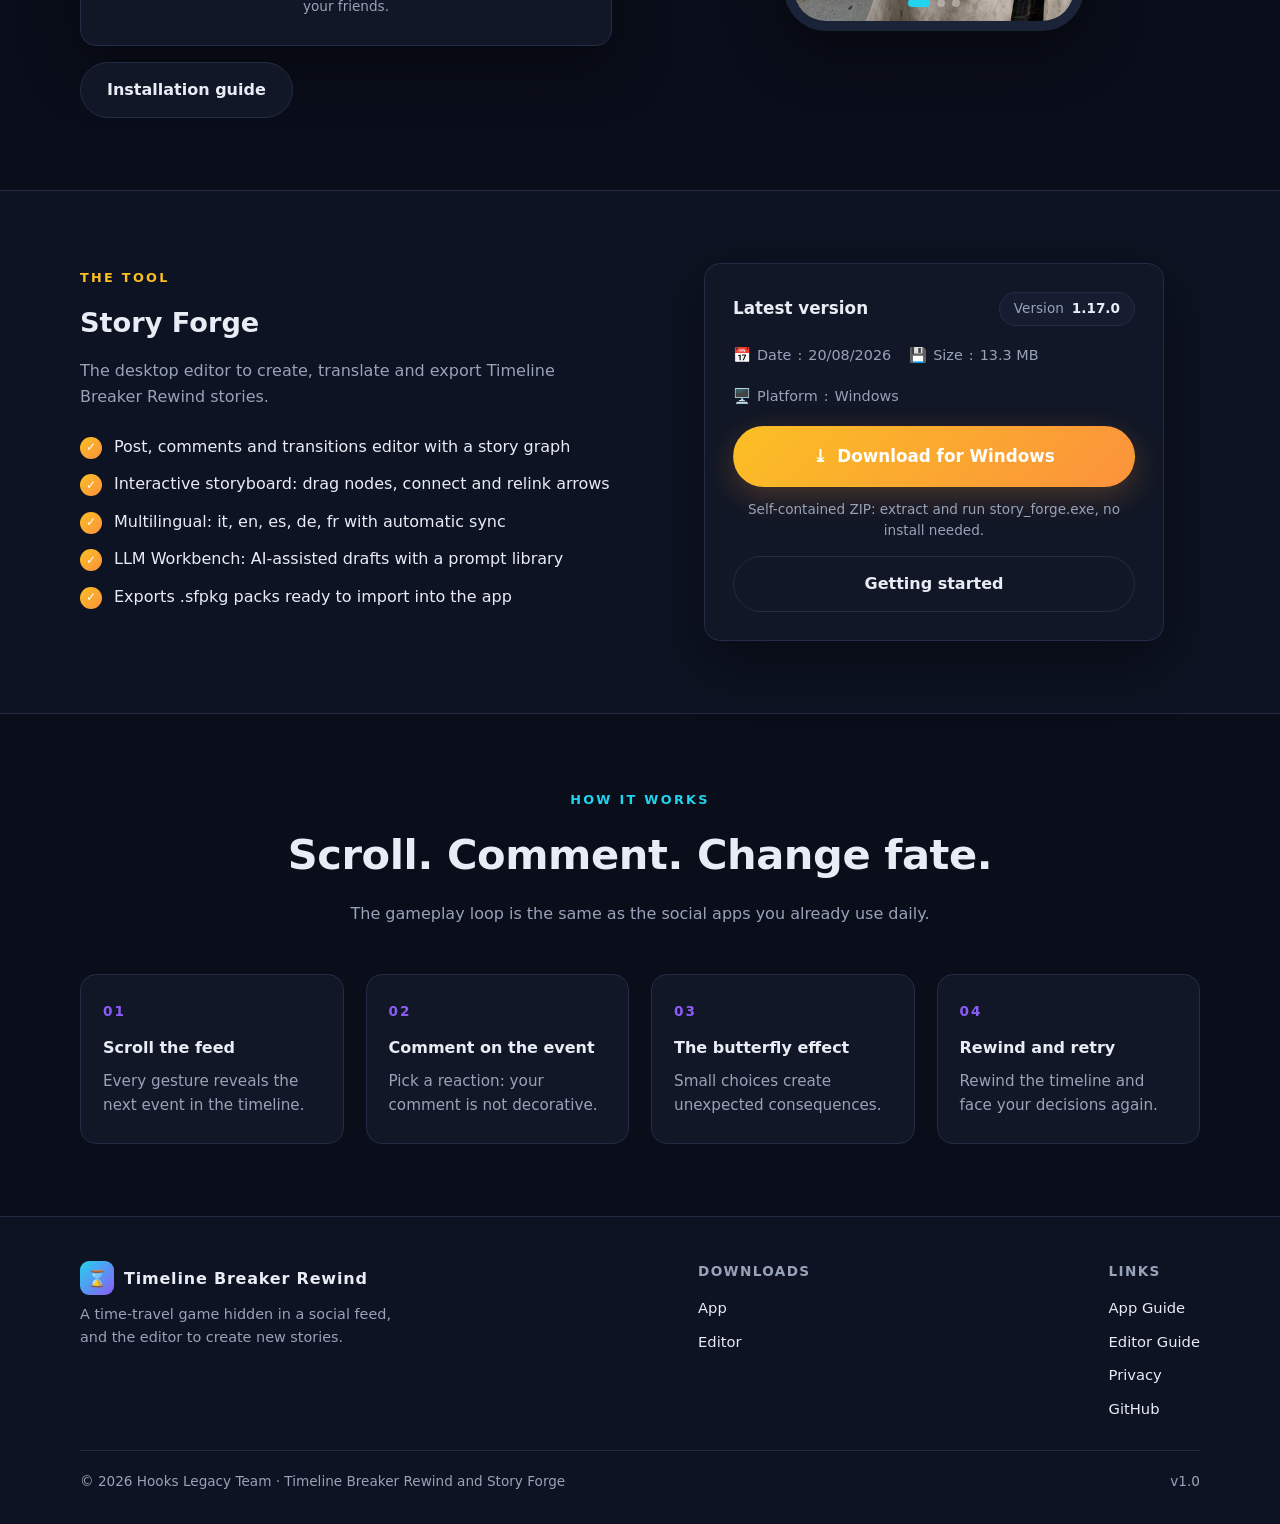
==== commit 7ab356f4: "feat: GDPR cookie consent banner - block Google Fonts until consent - Add cookie consent banner with" ====
--- a/index.html
+++ b/index.html
@@ -9,9 +9,7 @@
   <meta property="og:description" content="Un gioco di viaggi nel tempo nascosto in un feed social. Scarica l'app e l'editor.">
   <meta property="og:type" content="website">
   <link rel="icon" type="image/svg+xml" href="assets/img/favicon.svg">
-  <link rel="preconnect" href="https://fonts.googleapis.com">
-  <link rel="preconnect" href="https://fonts.gstatic.com" crossorigin>
-  <link href="https://fonts.googleapis.com/css2?family=Inter:wght@400;500;600;700&family=Space+Grotesk:wght@500;600;700&display=swap" rel="stylesheet">
+
   <link rel="stylesheet" href="assets/css/style.css">
 </head>
 <body>
--- a/assets/css/style.css
+++ b/assets/css/style.css
@@ -856,3 +856,162 @@
     height: 540px;
   }
 }
+
+/* ============ COOKIE CONSENT BANNER ============ */
+.cookie-banner {
+  position: fixed;
+  bottom: 0;
+  left: 0;
+  right: 0;
+  z-index: 9999;
+  background: var(--surface);
+  border-top: 1px solid var(--border);
+  padding: 20px 24px;
+  box-shadow: 0 -8px 30px rgba(0, 0, 0, 0.5);
+  animation: cookieSlideUp 0.35s ease-out;
+}
+
+@keyframes cookieSlideUp {
+  from { transform: translateY(100%); opacity: 0; }
+  to   { transform: translateY(0);    opacity: 1; }
+}
+
+.cookie-banner-inner {
+  max-width: 960px;
+  margin: 0 auto;
+  display: flex;
+  align-items: flex-start;
+  gap: 20px;
+}
+
+.cookie-banner-text {
+  flex: 1;
+  display: flex;
+  flex-direction: column;
+  gap: 6px;
+}
+
+.cookie-banner-text strong {
+  font-family: var(--font-display);
+  font-size: 1rem;
+  color: var(--text);
+}
+
+.cookie-banner-text > span {
+  font-size: 0.88rem;
+  color: var(--muted);
+  line-height: 1.5;
+}
+
+.cookie-detail-toggle {
+  background: none;
+  border: none;
+  color: var(--cyan);
+  font-size: 0.82rem;
+  cursor: pointer;
+  padding: 0;
+  text-align: left;
+  width: fit-content;
+  text-decoration: underline;
+  text-underline-offset: 2px;
+}
+
+.cookie-detail-toggle:hover {
+  color: var(--violet);
+}
+
+.cookie-details ul {
+  list-style: none;
+  margin: 8px 0 0;
+  padding: 0;
+  display: flex;
+  flex-direction: column;
+  gap: 4px;
+}
+
+.cookie-details li {
+  font-size: 0.82rem;
+  color: var(--muted);
+  padding-left: 12px;
+  position: relative;
+}
+
+.cookie-details li::before {
+  content: "•";
+  position: absolute;
+  left: 0;
+  color: var(--violet);
+}
+
+.cookie-banner-actions {
+  display: flex;
+  gap: 10px;
+  flex-shrink: 0;
+  align-self: center;
+}
+
+.cookie-accept {
+  background: var(--brand-gradient);
+  color: #fff;
+  border: none;
+  padding: 10px 22px;
+  border-radius: 8px;
+  font-weight: 600;
+  font-size: 0.88rem;
+  cursor: pointer;
+  white-space: nowrap;
+}
+
+.cookie-accept:hover {
+  opacity: 0.9;
+}
+
+.cookie-decline {
+  background: transparent;
+  color: var(--muted);
+  border: 1px solid var(--border);
+  padding: 10px 22px;
+  border-radius: 8px;
+  font-size: 0.88rem;
+  cursor: pointer;
+  white-space: nowrap;
+}
+
+.cookie-decline:hover {
+  border-color: var(--muted);
+  color: var(--text);
+}
+
+/* manage consent floating button */
+.manage-consent-btn {
+  position: fixed;
+  bottom: 16px;
+  left: 16px;
+  z-index: 9998;
+  background: var(--surface-2);
+  border: 1px solid var(--border);
+  color: var(--muted);
+  font-size: 0.78rem;
+  padding: 7px 14px;
+  border-radius: 8px;
+  cursor: pointer;
+  opacity: 0.6;
+  transition: opacity 0.2s;
+}
+
+.manage-consent-btn:hover {
+  opacity: 1;
+  color: var(--text);
+}
+
+@media (max-width: 620px) {
+  .cookie-banner-inner {
+    flex-direction: column;
+    gap: 14px;
+  }
+
+  .cookie-banner-actions {
+    align-self: stretch;
+    justify-content: flex-end;
+  }
+}
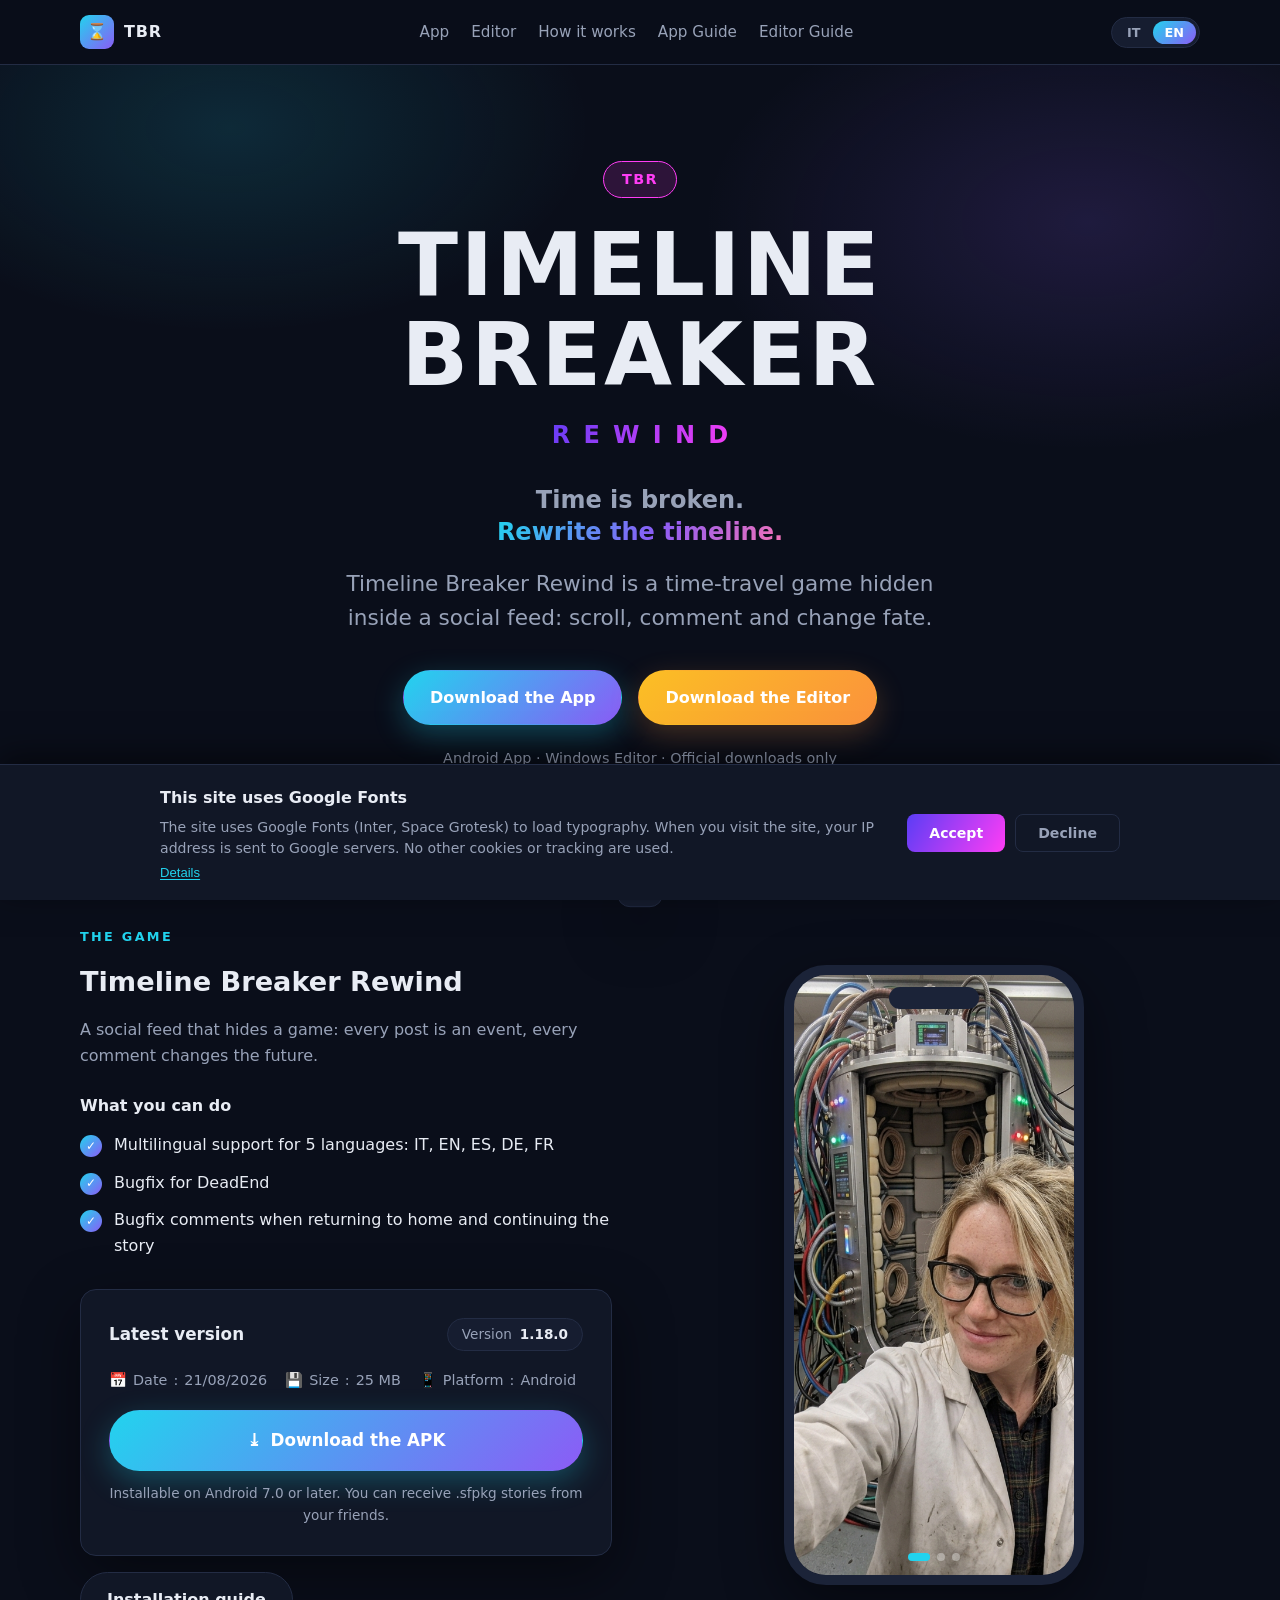
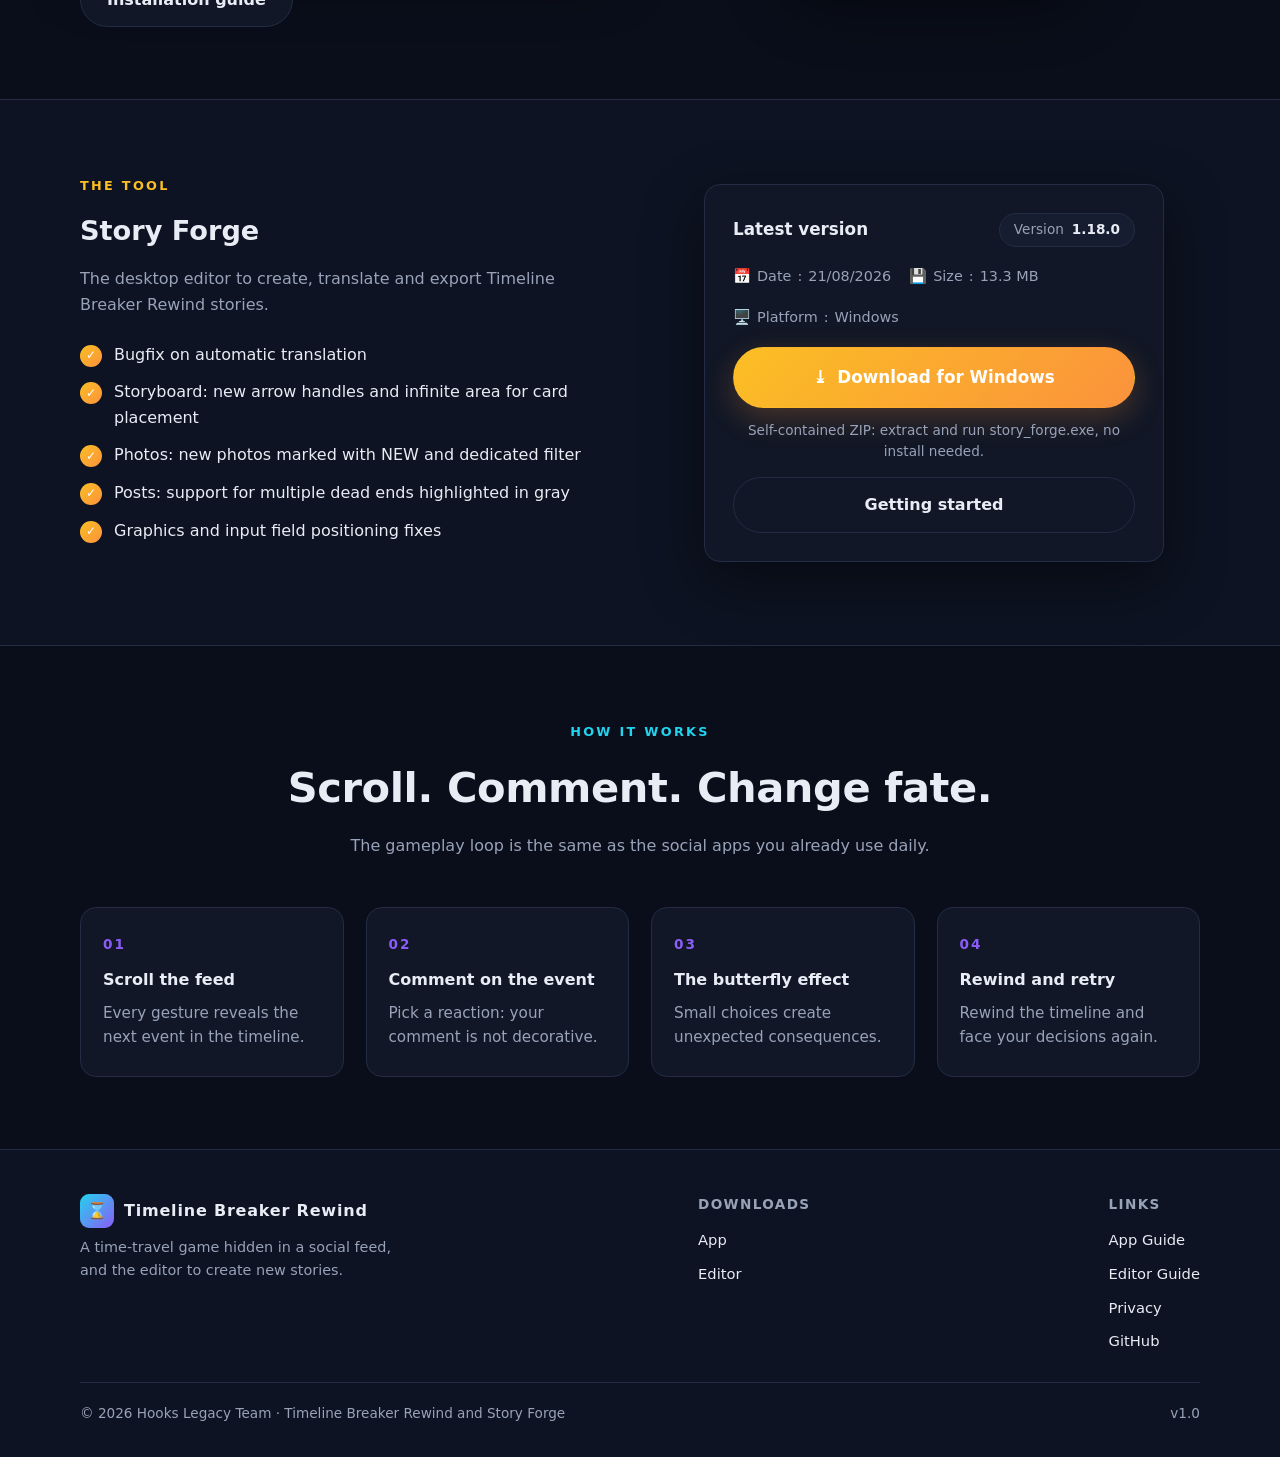
==== commit 38b89e10: "Update to v1.18.0: app + editor" ====
--- a/index.html
+++ b/index.html
@@ -99,11 +99,11 @@
             <div class="download-card">
               <div class="dl-head">
                 <span class="dl-title" data-i18n="app.downloadTitle">Ultima versione</span>
-                <span class="version-badge"><span class="tag" data-i18n="app.verLabel">Versione</span> <span id="appVersion">1.17.0</span></span>
+                <span class="version-badge"><span class="tag" data-i18n="app.verLabel">Versione</span> <span id="appVersion">1.18.0</span></span>
               </div>
               <div class="dl-meta">
-                <span>📅 <span data-i18n="app.dateLabel">Data</span>: <span id="appDate">20/08/2026</span></span>
-                <span>💾 <span data-i18n="app.sizeLabel">Peso</span>: <span id="appSize">24,8 MB</span></span>
+                <span>📅 <span data-i18n="app.dateLabel">Data</span>: <span id="appDate">21/08/2026</span></span>
+                <span>💾 <span data-i18n="app.sizeLabel">Peso</span>: <span id="appSize">25 MB</span></span>
                 <span>📱 <span data-i18n="app.platformLabel">Piattaforma</span>: <span id="appPlatform">Android</span></span>
               </div>
               <a class="btn btn-app dl-btn" id="appDownload" href="https://github.com/HooksLegacyTeam/TBR-Timeline-Breaker-Rewind/releases/latest" download>
@@ -128,10 +128,10 @@
               <div class="download-card" style="margin-top:0;width:100%;max-width:460px">
                 <div class="dl-head">
                   <span class="dl-title" data-i18n="editor.downloadTitle">Ultima versione</span>
-                  <span class="version-badge"><span class="tag" data-i18n="editor.verLabel">Versione</span> <span id="editorVersion">1.17.0</span></span>
+                  <span class="version-badge"><span class="tag" data-i18n="editor.verLabel">Versione</span> <span id="editorVersion">1.18.0</span></span>
                 </div>
                 <div class="dl-meta">
-                  <span>📅 <span data-i18n="editor.dateLabel">Data</span>: <span id="editorDate">20/08/2026</span></span>
+                  <span>📅 <span data-i18n="editor.dateLabel">Data</span>: <span id="editorDate">21/08/2026</span></span>
                   <span>💾 <span data-i18n="editor.sizeLabel">Peso</span>: <span id="editorSize">13,3 MB</span></span>
                   <span>🖥️ <span data-i18n="editor.platformLabel">Piattaforma</span>: <span id="editorPlatform">Windows</span></span>
                 </div>
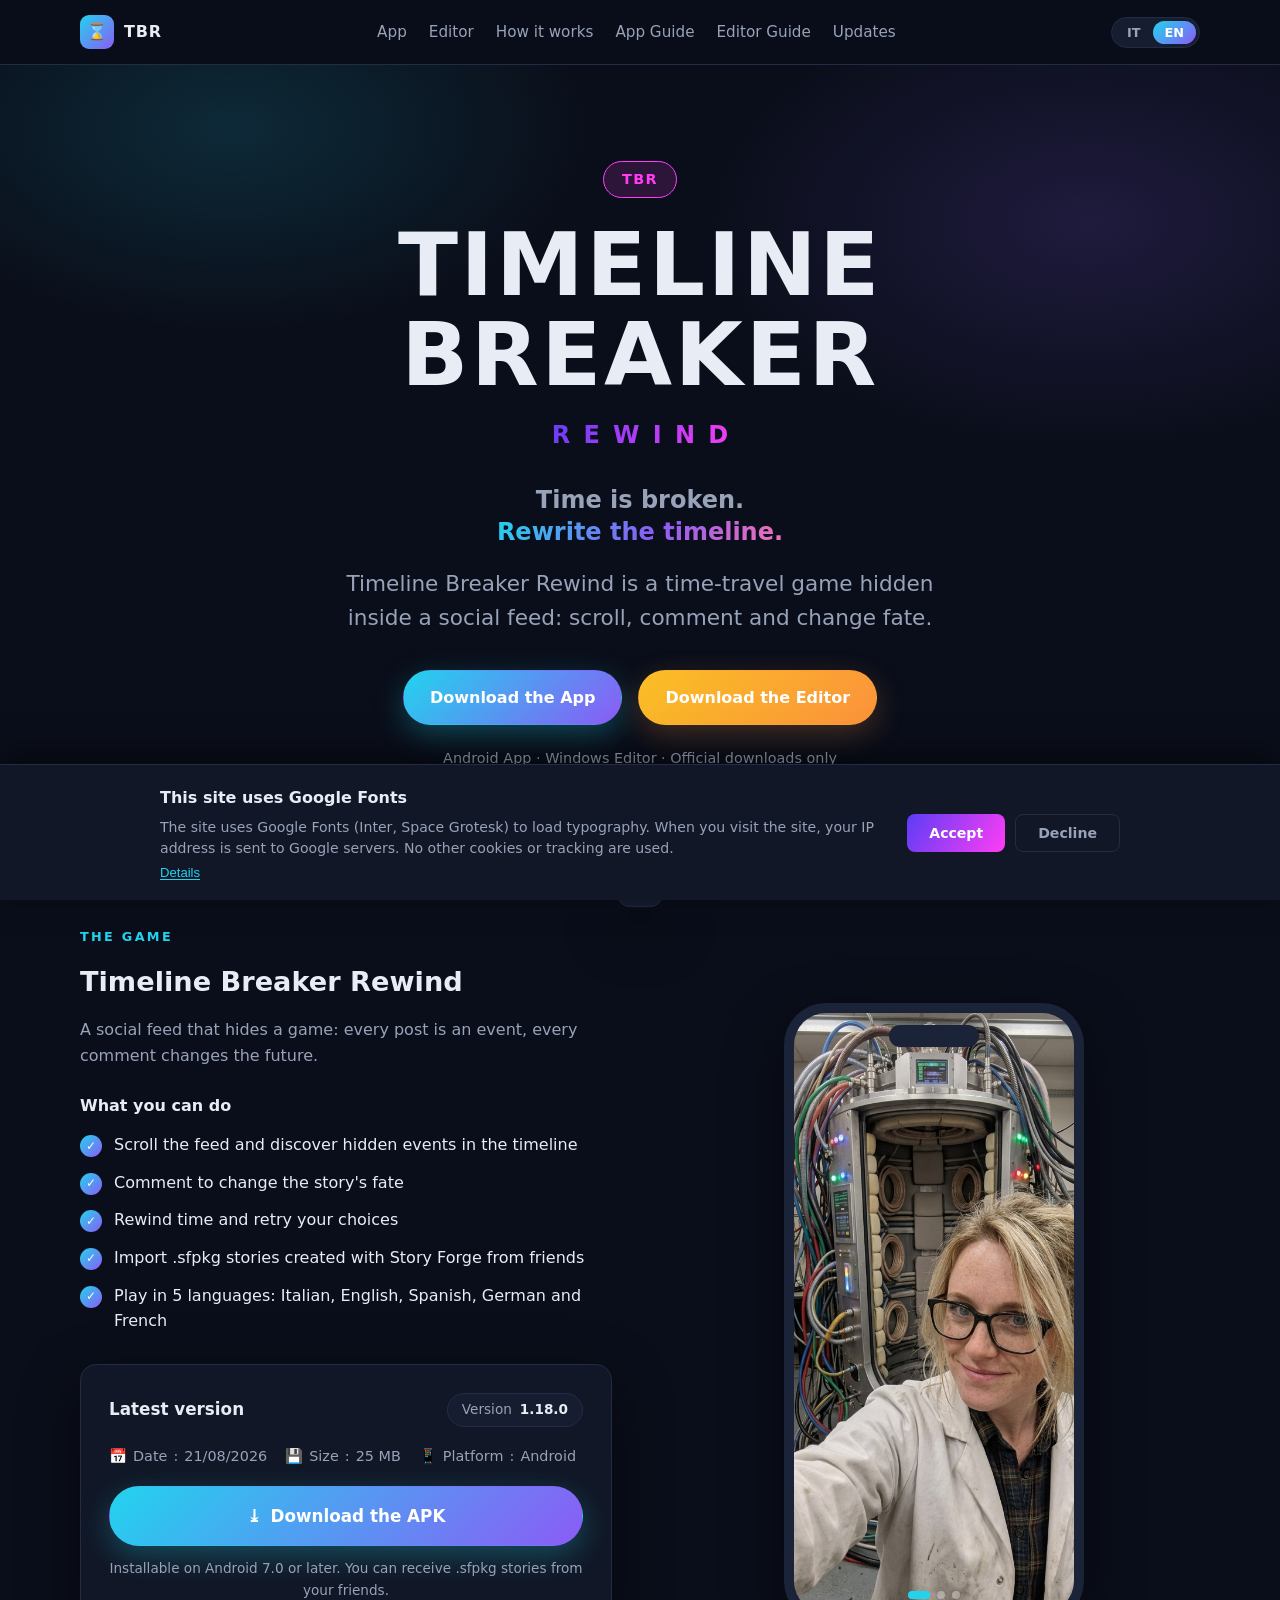
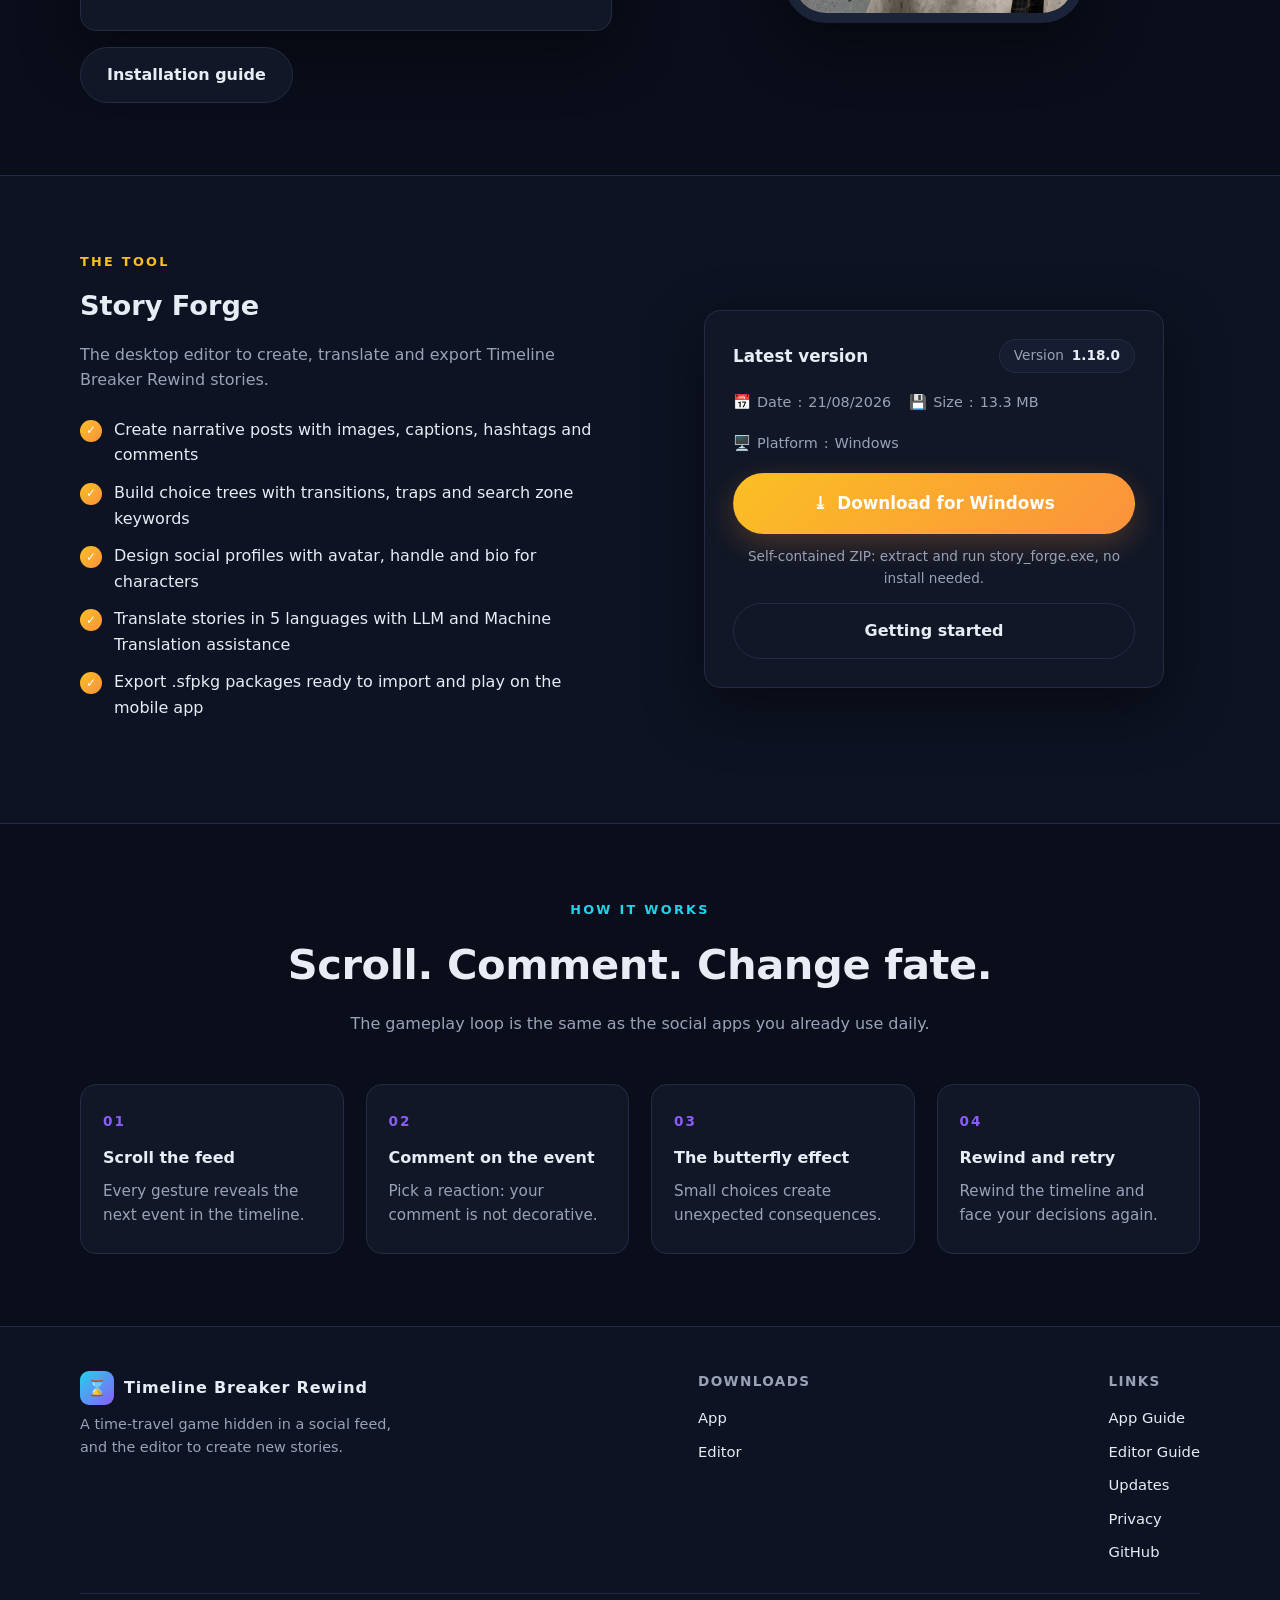
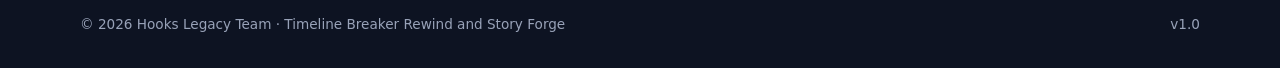
==== commit 5bba7d93: "feat: changelog page + fix homepage features to describe capabilities - Create changelog.html with v" ====
--- a/index.html
+++ b/index.html
@@ -27,6 +27,7 @@
           <li><a href="index.html#how" data-i18n="nav.how">Come funziona</a></li>
           <li><a href="guide-app.html" data-i18n="nav.guideApp">Guida App</a></li>
           <li><a href="guide-editor.html" data-i18n="nav.guideEditor">Guida Editor</a></li>
+          <li><a href="changelog.html" data-i18n="nav.changelog">Aggiornamenti</a></li>
         </ul>
       </nav>
       <div class="nav-actions">
@@ -90,11 +91,11 @@
             <p data-i18n="app.sub">Un feed social che nasconde un gioco: ogni post è un evento, ogni commento cambia il futuro.</p>
             <h4 style="font-family:var(--font-display);margin-bottom:14px" data-i18n="app.featuresTitle">Cosa puoi fare</h4>
             <ul class="feature-list" id="appFeatures">
-              <li><span class="check check-app">✓</span>Scorri il feed: ogni gesto rivela il prossimo evento</li>
+              <li><span class="check check-app">✓</span>Scorri il feed e scopri gli eventi nascosti nella timeline</li>
               <li><span class="check check-app">✓</span>Commenta per cambiare il destino della storia</li>
-              <li><span class="check check-app">✓</span>Rewind: torna indietro nel tempo e riprova le tue scelte</li>
-              <li><span class="check check-app">✓</span>Importa storie .sfpkg create con Story Forge</li>
-              <li><span class="check check-app">✓</span>Disponibile in italiano e inglese</li>
+              <li><span class="check check-app">✓</span>Riavvolgi il tempo e riprova le tue scelte</li>
+              <li><span class="check check-app">✓</span>Importa storie .sfpkg create con Story Forge dai tuoi amici</li>
+              <li><span class="check check-app">✓</span>Gioca in 5 lingue: italiano, inglese, spagnolo, tedesco e francese</li>
             </ul>
             <div class="download-card">
               <div class="dl-head">
@@ -150,11 +151,11 @@
             <h3 data-i18n="editor.title">Story Forge</h3>
             <p data-i18n="editor.sub">L'editor desktop per creare, tradurre ed esportare le storie di Timeline Breaker Rewind.</p>
             <ul class="feature-list" id="editorFeatures">
-              <li><span class="check check-editor">✓</span>Editor di post, commenti e transizioni con grafo di storie</li>
-              <li><span class="check check-editor">✓</span>Storyboard interattivo: trascina i nodi, collega e rilega le frecce</li>
-              <li><span class="check check-editor">✓</span>Multilingua: it, en, es, de, fr con sincronizzazione automatica</li>
-              <li><span class="check check-editor">✓</span>Workbench LLM: bozze assistite da AI con libreria di prompt</li>
-              <li><span class="check check-editor">✓</span>Esporta pacchetti .sfpkg pronti da importare nell'app</li>
+              <li><span class="check check-editor">✓</span>Crea post narrativi con immagini, didascalie, hashtag e commenti</li>
+              <li><span class="check check-editor">✓</span>Costruisci alberi di scelte con transizioni, trappole e keyword</li>
+              <li><span class="check check-editor">✓</span>Progetta profili social con avatar, handle e bio per i personaggi</li>
+              <li><span class="check check-editor">✓</span>Traduci le storie in 5 lingue con assistenza LLM e Machine Translation</li>
+              <li><span class="check check-editor">✓</span>Esporta pacchetti .sfpkg pronti da importare e giocare sull'app mobile</li>
             </ul>
           </div>
         </div>
@@ -218,6 +219,7 @@
           <ul>
             <li><a href="guide-app.html" data-i18n="nav.guideApp">Guida App</a></li>
             <li><a href="guide-editor.html" data-i18n="nav.guideEditor">Guida Editor</a></li>
+            <li><a href="changelog.html" data-i18n="nav.changelog">Aggiornamenti</a></li>
             <li><a href="privacy.html" data-i18n="nav.privacy">Privacy</a></li>
             <li><a href="https://github.com/HooksLegacyTeam/TBR-Timeline-Breaker-Rewind" target="_blank" rel="noopener">GitHub</a></li>
           </ul>
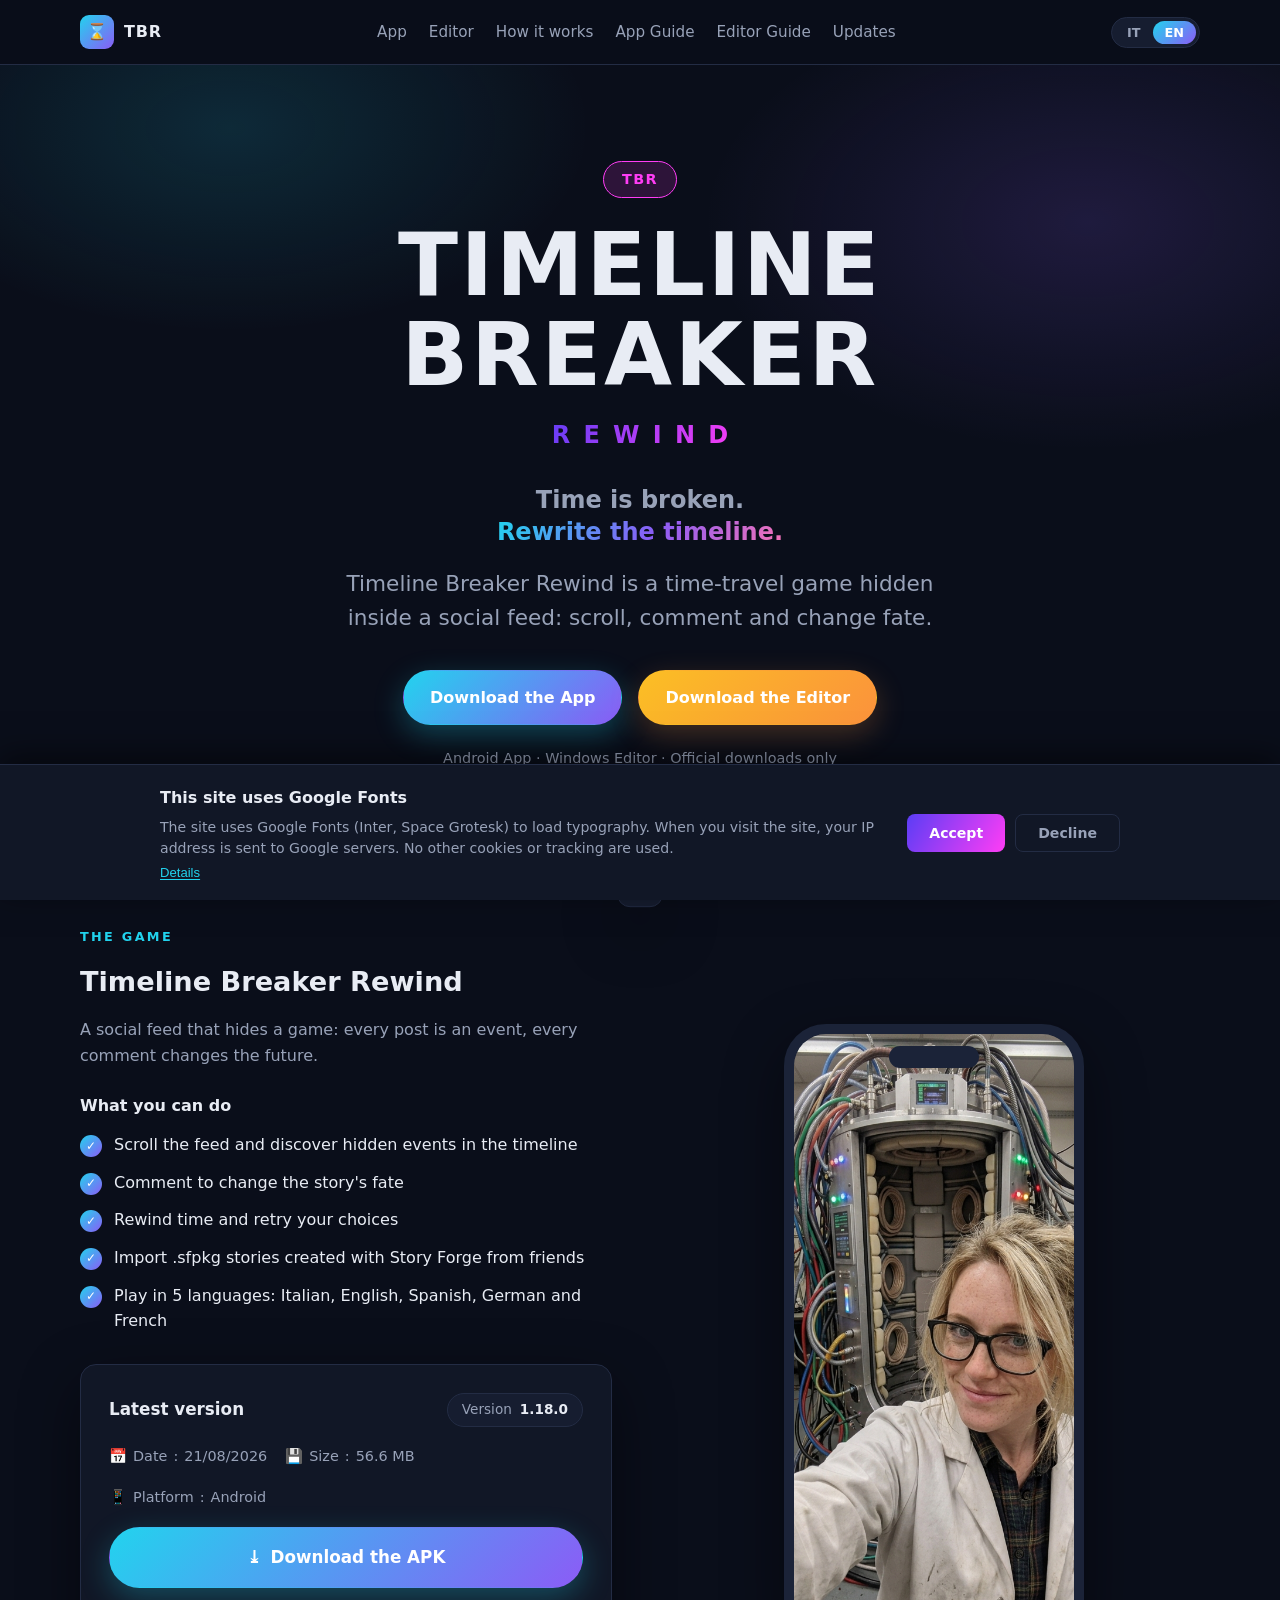
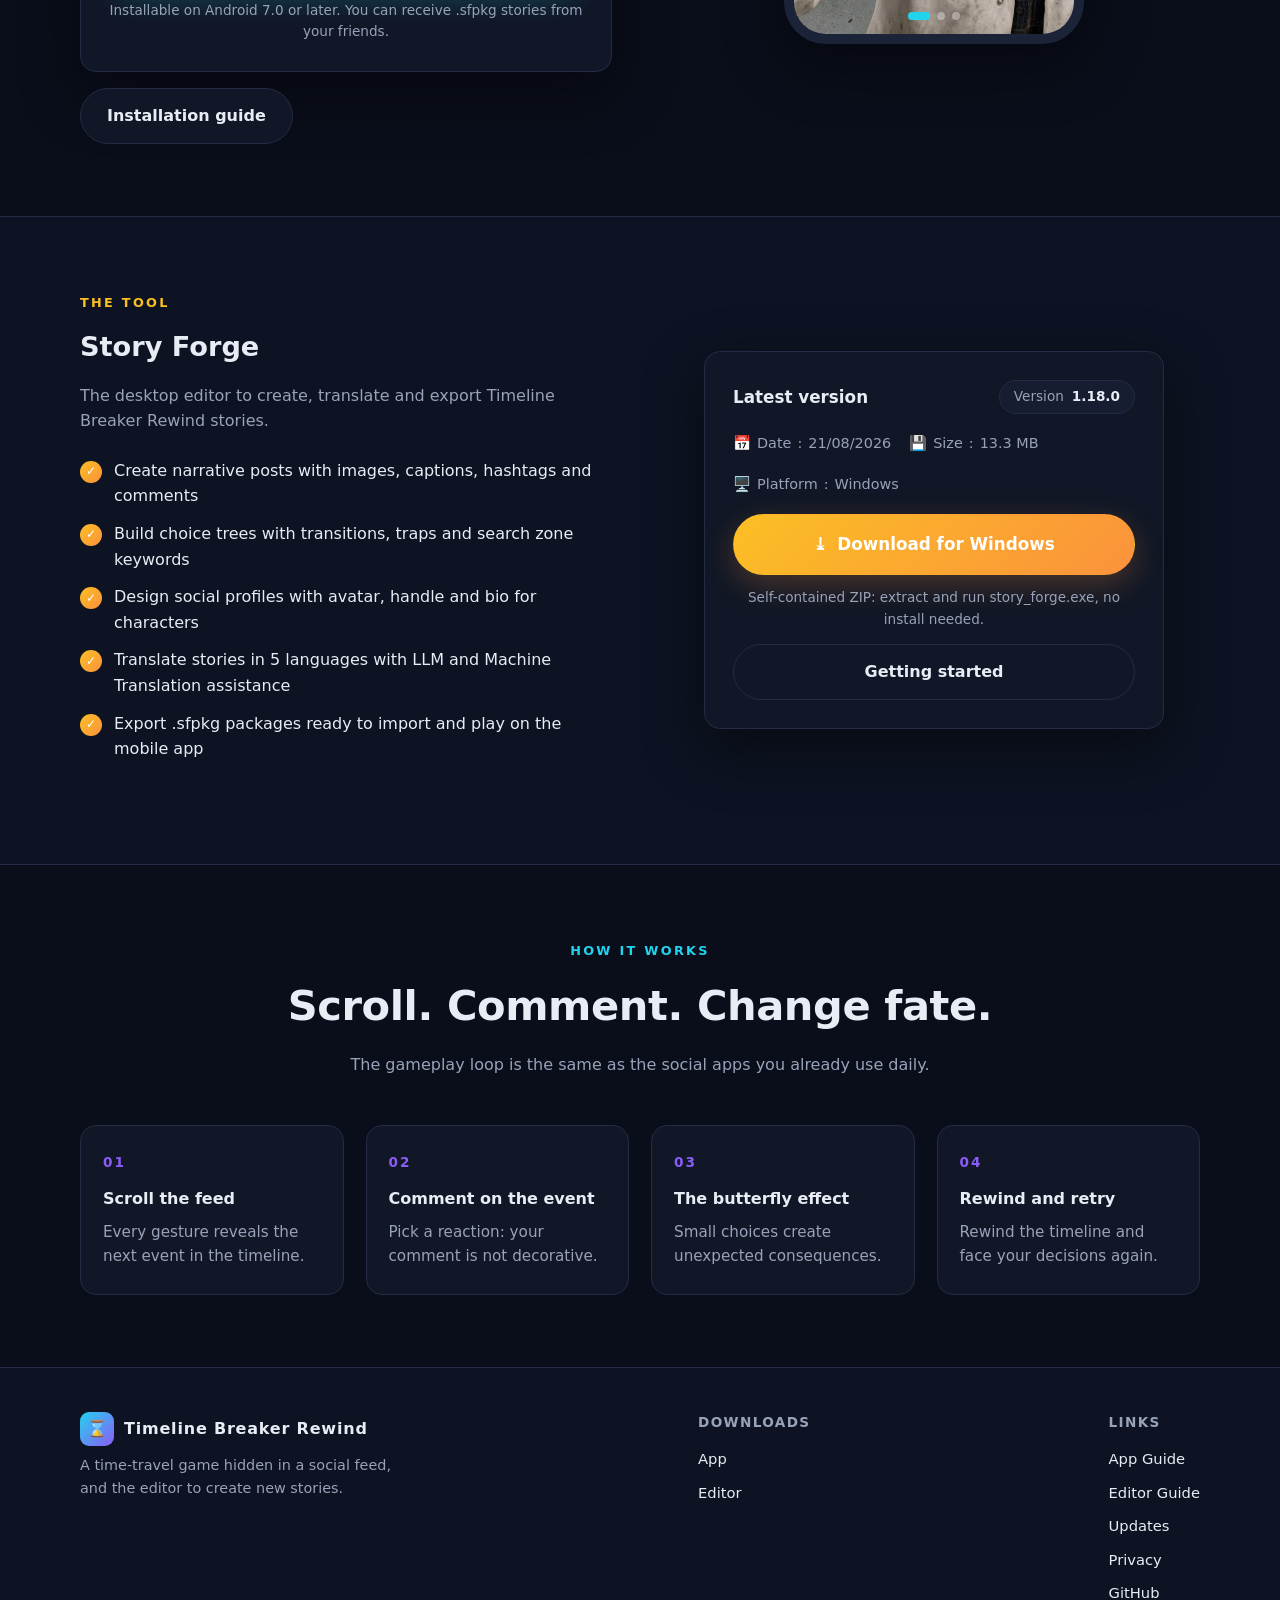
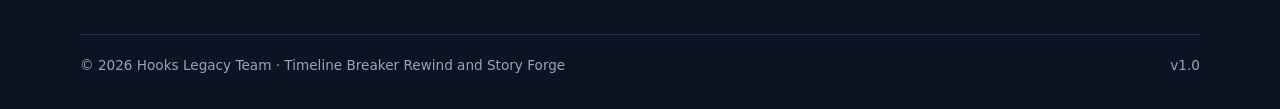
==== commit e152d577: "Update APK size to 56.6 MB (v1.18.0 with 5 languages)" ====
--- a/index.html
+++ b/index.html
@@ -104,7 +104,7 @@
               </div>
               <div class="dl-meta">
                 <span>📅 <span data-i18n="app.dateLabel">Data</span>: <span id="appDate">21/08/2026</span></span>
-                <span>💾 <span data-i18n="app.sizeLabel">Peso</span>: <span id="appSize">25 MB</span></span>
+                <span>💾 <span data-i18n="app.sizeLabel">Peso</span>: <span id="appSize">56,6 MB</span></span>
                 <span>📱 <span data-i18n="app.platformLabel">Piattaforma</span>: <span id="appPlatform">Android</span></span>
               </div>
               <a class="btn btn-app dl-btn" id="appDownload" href="https://github.com/HooksLegacyTeam/TBR-Timeline-Breaker-Rewind/releases/latest" download>
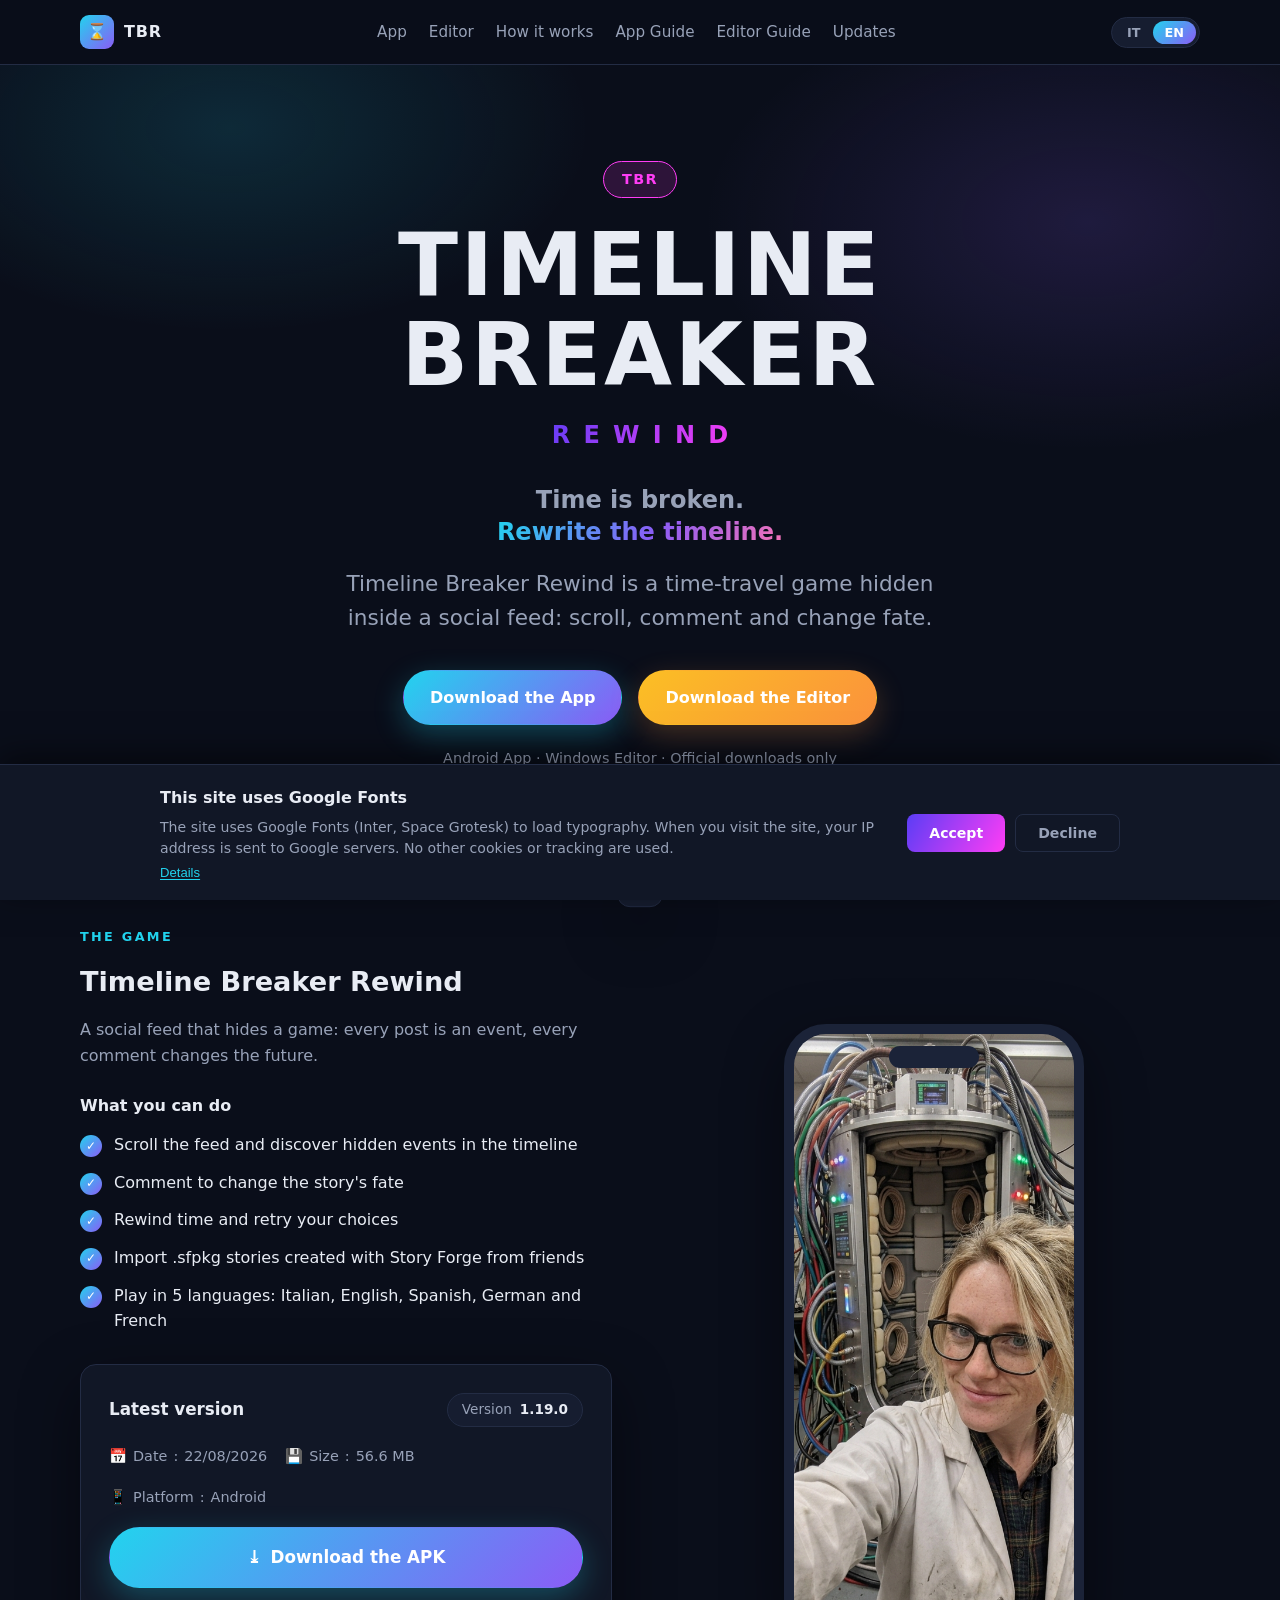
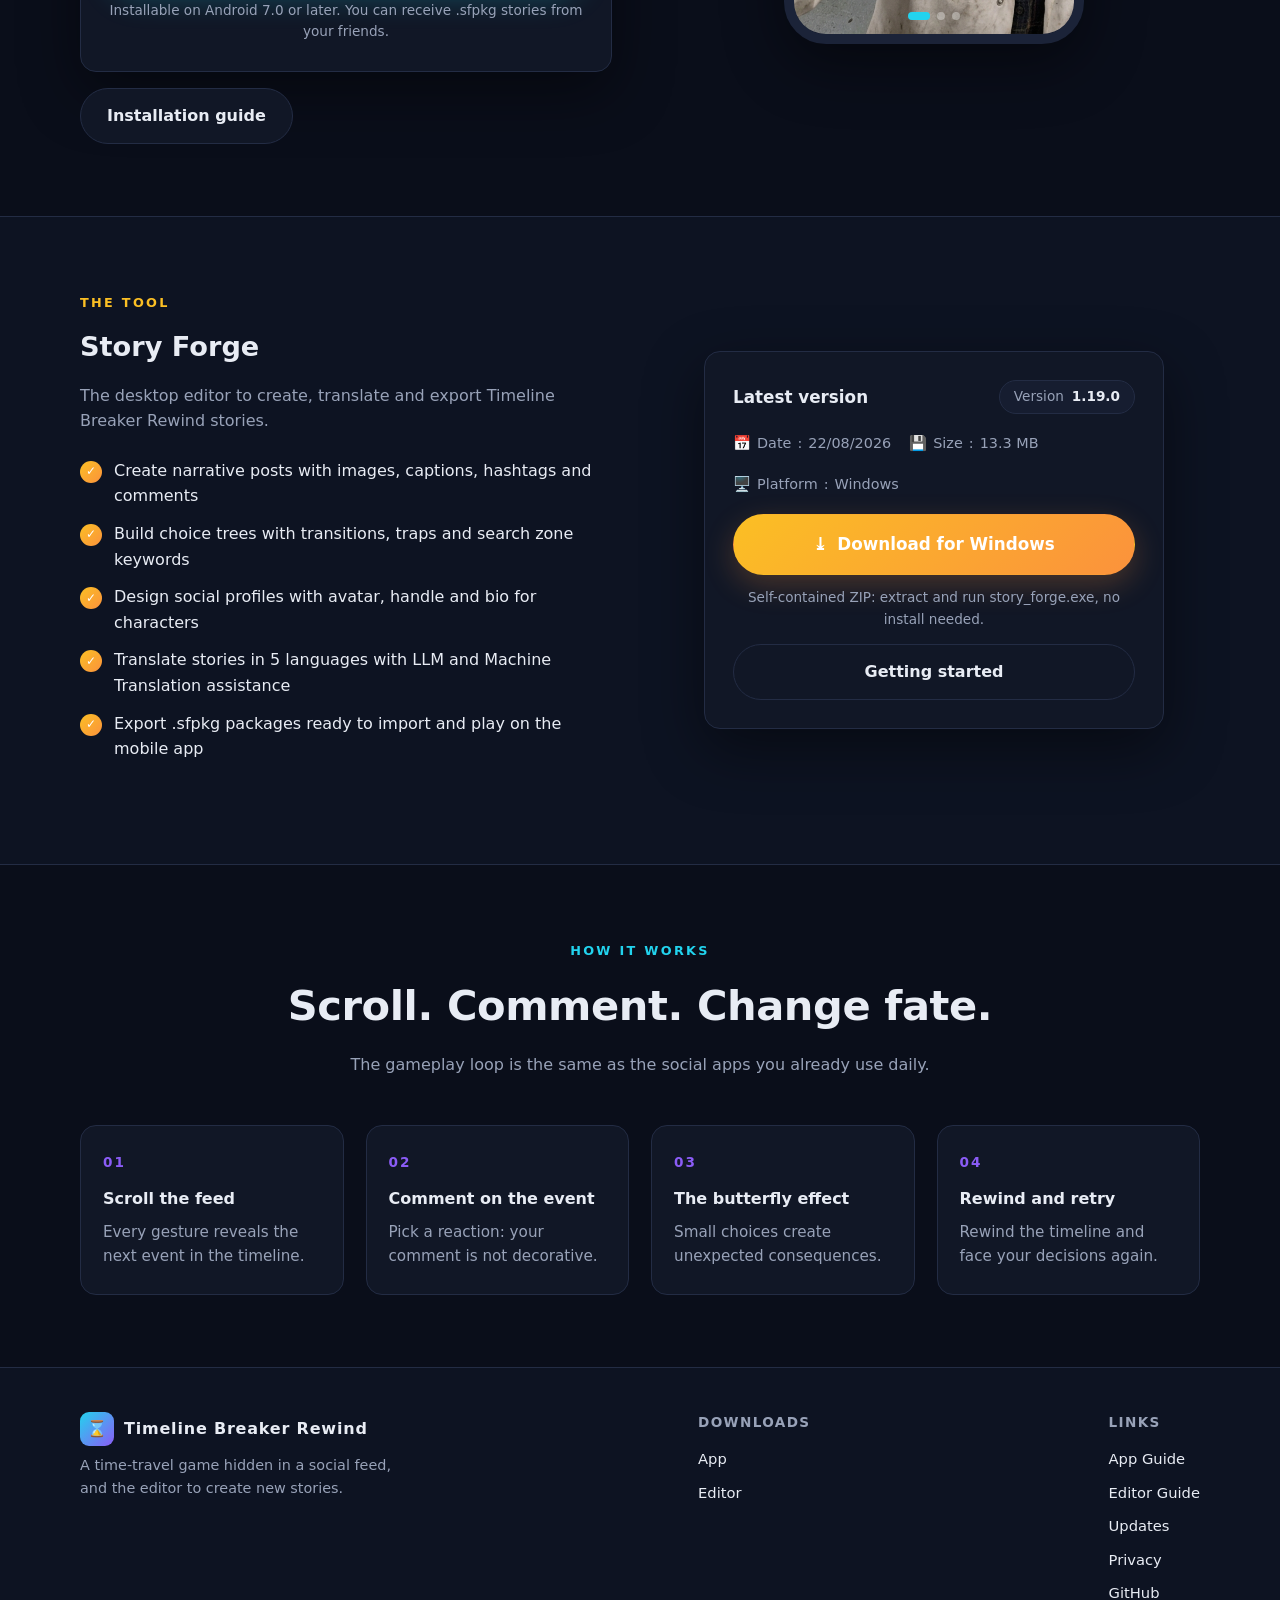
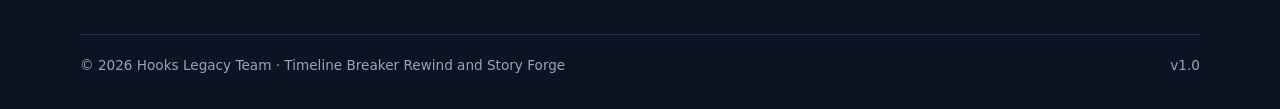
==== commit 4b12cc46: "Update to v1.19.0: app + editor" ====
--- a/index.html
+++ b/index.html
@@ -100,10 +100,10 @@
             <div class="download-card">
               <div class="dl-head">
                 <span class="dl-title" data-i18n="app.downloadTitle">Ultima versione</span>
-                <span class="version-badge"><span class="tag" data-i18n="app.verLabel">Versione</span> <span id="appVersion">1.18.0</span></span>
+                <span class="version-badge"><span class="tag" data-i18n="app.verLabel">Versione</span> <span id="appVersion">1.19.0</span></span>
               </div>
               <div class="dl-meta">
-                <span>📅 <span data-i18n="app.dateLabel">Data</span>: <span id="appDate">21/08/2026</span></span>
+                <span>📅 <span data-i18n="app.dateLabel">Data</span>: <span id="appDate">22/08/2026</span></span>
                 <span>💾 <span data-i18n="app.sizeLabel">Peso</span>: <span id="appSize">56,6 MB</span></span>
                 <span>📱 <span data-i18n="app.platformLabel">Piattaforma</span>: <span id="appPlatform">Android</span></span>
               </div>
@@ -129,10 +129,10 @@
               <div class="download-card" style="margin-top:0;width:100%;max-width:460px">
                 <div class="dl-head">
                   <span class="dl-title" data-i18n="editor.downloadTitle">Ultima versione</span>
-                  <span class="version-badge"><span class="tag" data-i18n="editor.verLabel">Versione</span> <span id="editorVersion">1.18.0</span></span>
+                  <span class="version-badge"><span class="tag" data-i18n="editor.verLabel">Versione</span> <span id="editorVersion">1.19.0</span></span>
                 </div>
                 <div class="dl-meta">
-                  <span>📅 <span data-i18n="editor.dateLabel">Data</span>: <span id="editorDate">21/08/2026</span></span>
+                  <span>📅 <span data-i18n="editor.dateLabel">Data</span>: <span id="editorDate">22/08/2026</span></span>
                   <span>💾 <span data-i18n="editor.sizeLabel">Peso</span>: <span id="editorSize">13,3 MB</span></span>
                   <span>🖥️ <span data-i18n="editor.platformLabel">Piattaforma</span>: <span id="editorPlatform">Windows</span></span>
                 </div>
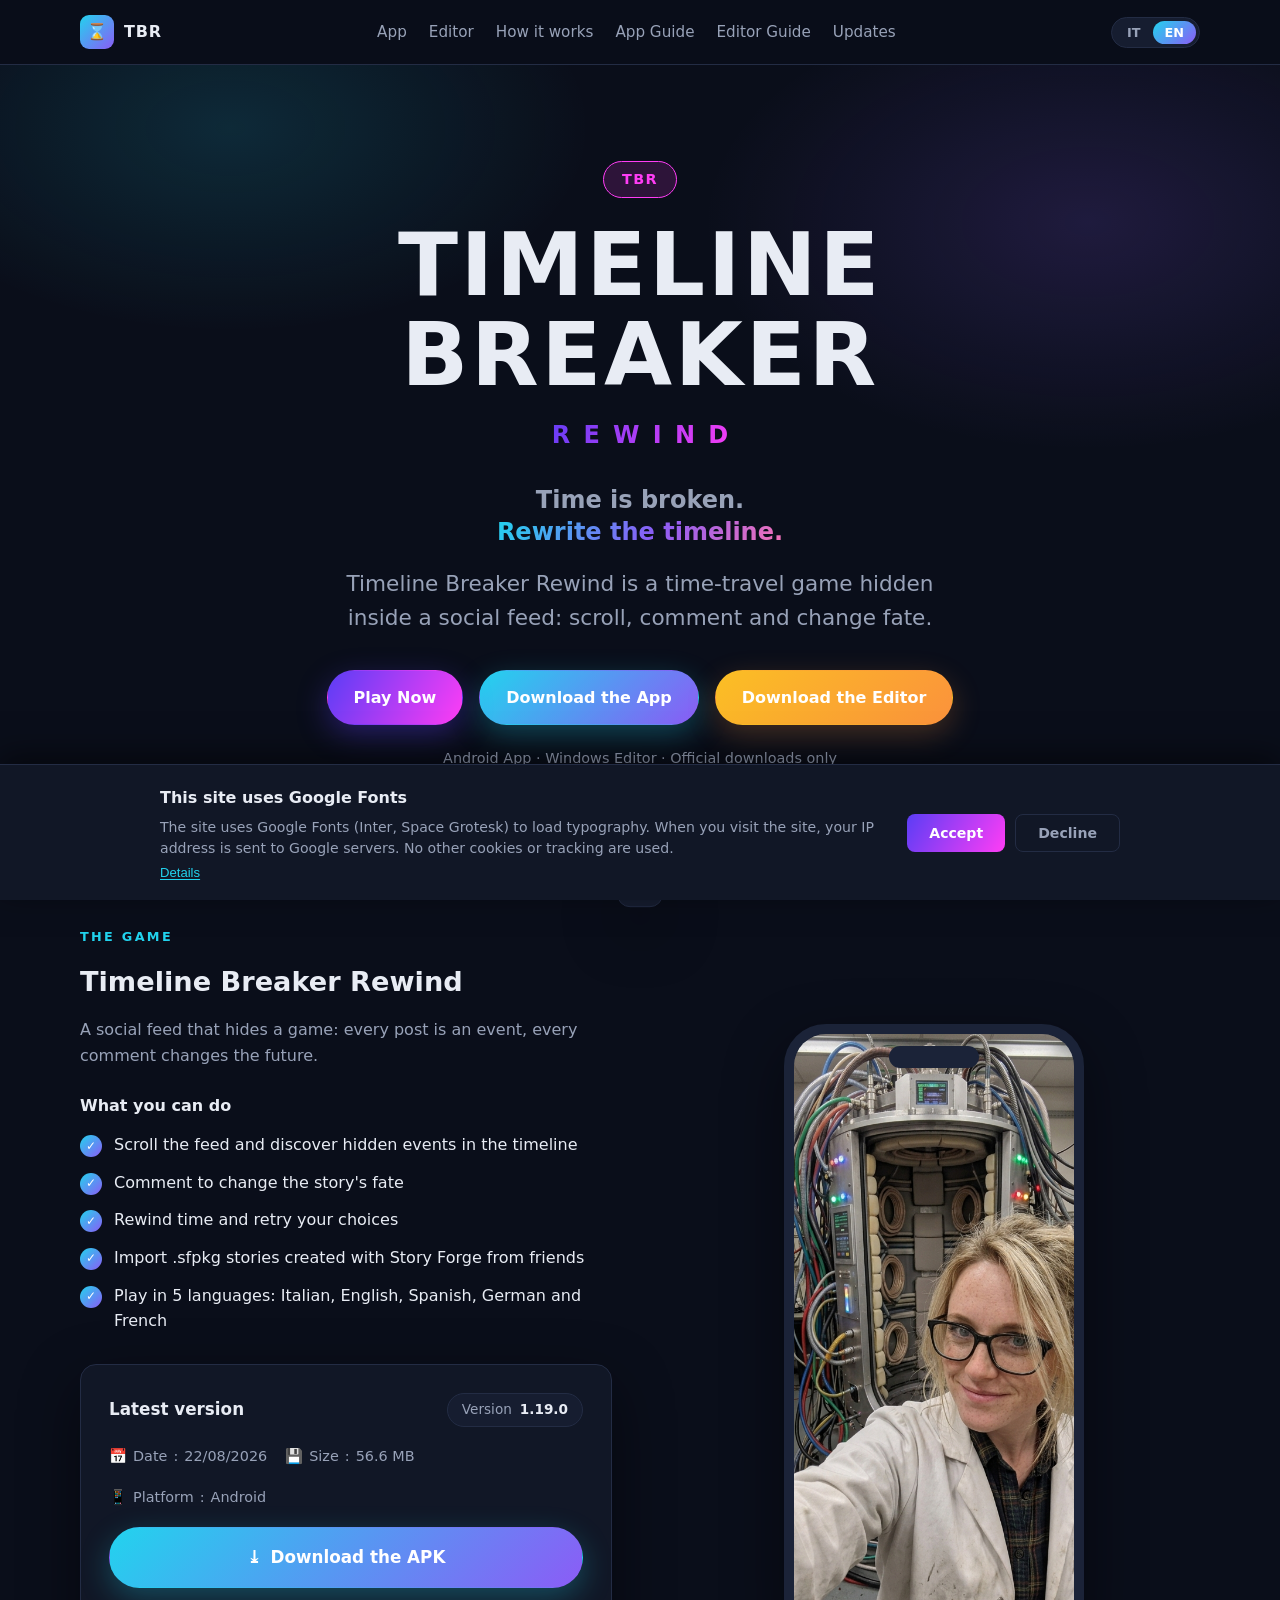
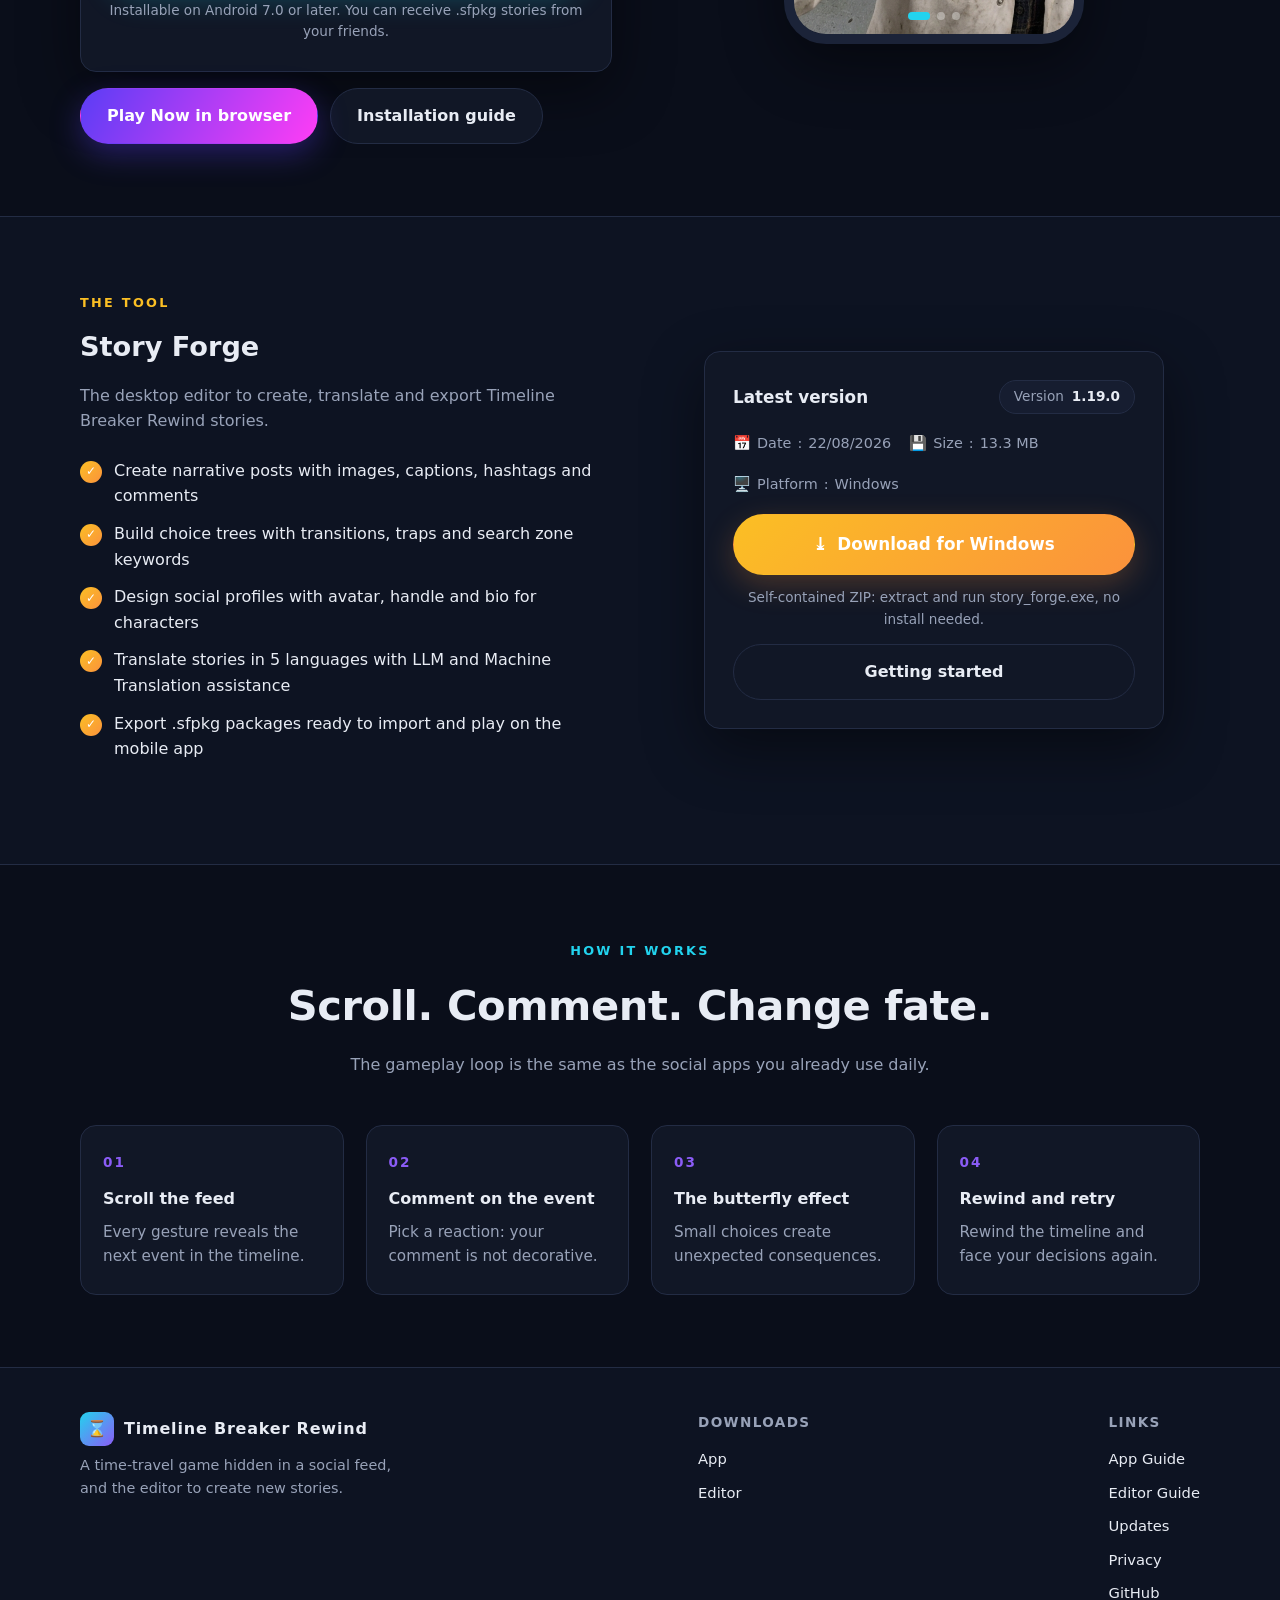
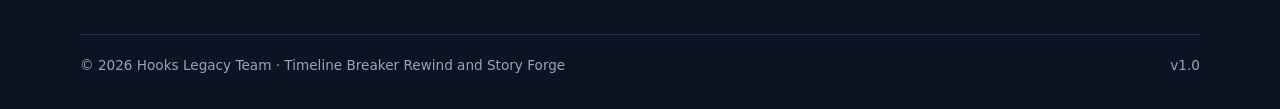
==== commit 05f842ef: "feat: add web version with Gioca Ora button - Deploy Flutter web build to /play/ subfolder - Add her" ====
--- a/index.html
+++ b/index.html
@@ -58,6 +58,7 @@
         </p>
         <p class="hero-tagline" data-i18n="hero.tagline">Timeline Breaker Rewind è un gioco di viaggi nel tempo nascosto in un feed social: scorri, commenta e cambia il destino.</p>
         <div class="hero-cta">
+          <a class="btn btn-play" href="play/index.html" target="_blank" rel="noopener" data-i18n="hero.cta.play">Gioca Ora</a>
           <a class="btn btn-app" href="#app" data-i18n="hero.cta.app">Scarica l'App</a>
           <a class="btn btn-editor" href="#editor" data-i18n="hero.cta.editor">Scarica l'Editor</a>
         </div>
@@ -113,6 +114,7 @@
               <p class="dl-note" data-i18n="app.dlNote">Installabile su Android 7.0 o successivo. Puoi ricevere storie .sfpkg dai tuoi amici.</p>
             </div>
             <div class="panel-actions" style="margin-top:16px">
+              <a class="btn btn-play" href="play/index.html" target="_blank" rel="noopener" data-i18n="app.playLink">Gioca Ora nel browser</a>
               <a class="btn btn-ghost" href="guide-app.html" data-i18n="app.guideLink">Guida all'installazione</a>
             </div>
           </div>
--- a/assets/css/style.css
+++ b/assets/css/style.css
@@ -283,6 +283,26 @@
   box-shadow: 0 10px 30px rgba(251, 146, 60, 0.24);
 }
 
+.btn-play {
+  background: var(--brand-gradient);
+  box-shadow: 0 10px 30px rgba(91, 61, 245, 0.35);
+  position: relative;
+  overflow: hidden;
+}
+
+.btn-play::after {
+  content: "";
+  position: absolute;
+  inset: 0;
+  background: linear-gradient(120deg, transparent 30%, rgba(255,255,255,0.15) 50%, transparent 70%);
+  transform: translateX(-100%);
+  transition: transform 0.5s ease;
+}
+
+.btn-play:hover::after {
+  transform: translateX(100%);
+}
+
 .btn-ghost {
   background: var(--surface);
   border-color: var(--border);
